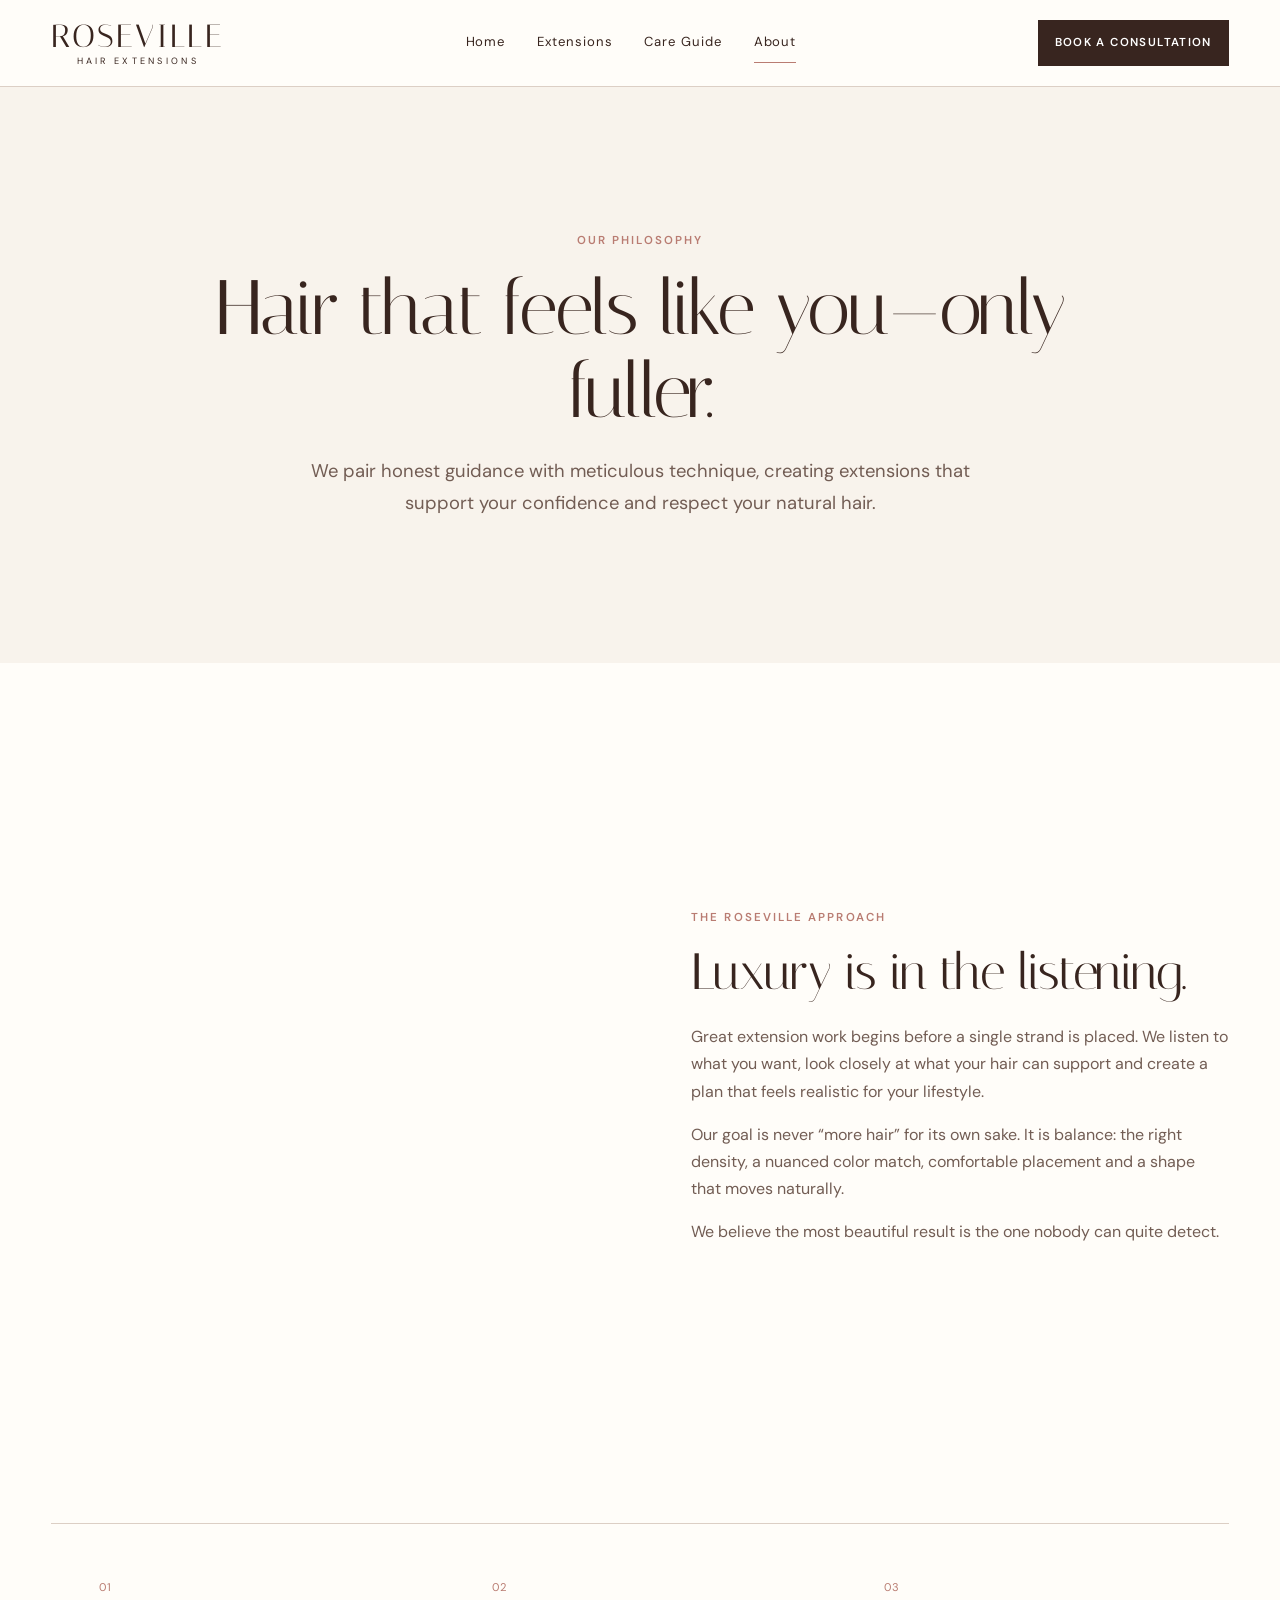
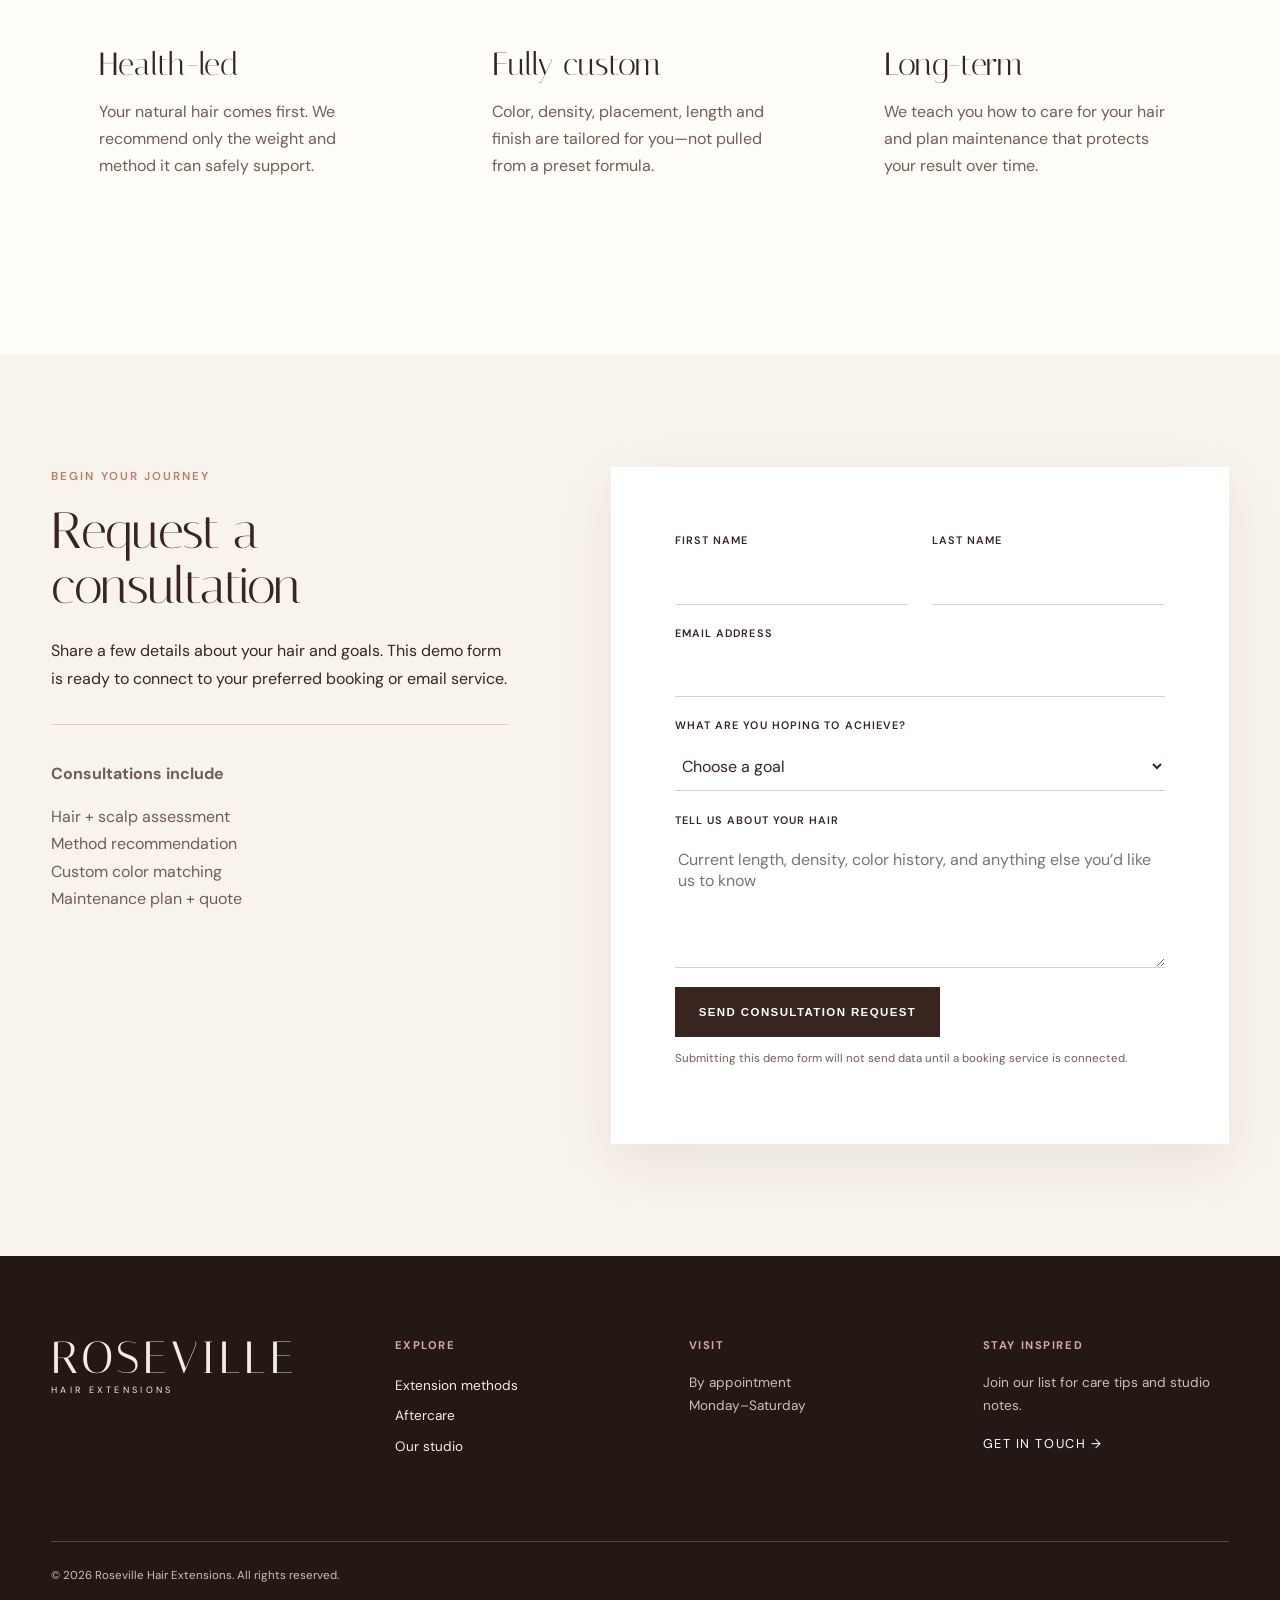
==== about.html @ 02ed55e7 "Update 6.26 I added the name to the website" ====
﻿<!doctype html>
<html lang="en">
<head>
  <meta charset="utf-8">
  <meta name="viewport" content="width=device-width, initial-scale=1">
  <title>About Our Hair Extension Studio & Consultation | Roseville Hair Extensions</title>
  <meta name="description" content="Meet Roseville Hair Extensions, a client-centered hair extension studio focused on thoughtful consultation, healthy techniques and seamless custom results.">
  <meta name="robots" content="index, follow">
  <meta name="theme-color" content="#38251f">
  <meta property="og:title" content="About Roseville Hair Extensions">
  <meta property="og:description" content="Thoughtful consultations. Healthy techniques. Beautiful, believable hair.">
  <meta property="og:image" content="assets/og-roseville-hair-extensions.png">
  <meta name="twitter:card" content="summary_large_image">
  <link rel="stylesheet" href="styles.css">
</head>
<body>
  <a class="skip-link" href="#main">Skip to content</a>
  <header class="site-header"><div class="nav-shell">
    <a class="brand" href="index.html" aria-label="Roseville Hair Extensions home"><span>Roseville</span><small>Hair Extensions</small></a>
    <nav aria-label="Primary navigation"><a href="index.html">Home</a><a href="extensions.html">Extensions</a><a href="care.html">Care Guide</a><a class="active" href="about.html" aria-current="page">About</a></nav>
    <a class="button button-small desktop-cta" href="#consultation">Book a consultation</a>
  </div></header>
  <main id="main">
    <section class="page-hero about-hero"><p class="eyebrow">Our philosophy</p><h1>Hair that feels like you&mdash;only fuller.</h1><p>We pair honest guidance with meticulous technique, creating extensions that support your confidence and respect your natural hair.</p></section>
    <section class="story section">
      <div class="story-image" role="img" aria-label="Hair extension specialist working carefully in a modern salon"></div>
      <div><p class="eyebrow">The Roseville approach</p><h2>Luxury is in the listening.</h2><p>Great extension work begins before a single strand is placed. We listen to what you want, look closely at what your hair can support and create a plan that feels realistic for your lifestyle.</p><p>Our goal is never &ldquo;more hair&rdquo; for its own sake. It is balance: the right density, a nuanced color match, comfortable placement and a shape that moves naturally.</p><p>We believe the most beautiful result is the one nobody can quite detect.</p></div>
    </section>
    <section class="values section">
      <div><span>01</span><h3>Health-led</h3><p>Your natural hair comes first. We recommend only the weight and method it can safely support.</p></div>
      <div><span>02</span><h3>Fully custom</h3><p>Color, density, placement, length and finish are tailored for you&mdash;not pulled from a preset formula.</p></div>
      <div><span>03</span><h3>Long-term</h3><p>We teach you how to care for your hair and plan maintenance that protects your result over time.</p></div>
    </section>
    <section class="consultation section" id="consultation">
      <div class="consultation-copy"><p class="eyebrow">Begin your journey</p><h2>Request a consultation</h2><p>Share a few details about your hair and goals. This demo form is ready to connect to your preferred booking or email service.</p>
        <div class="contact-notes"><p><strong>Consultations include</strong></p><p>Hair + scalp assessment<br>Method recommendation<br>Custom color matching<br>Maintenance plan + quote</p></div>
      </div>
      <form aria-label="Hair extension consultation request">
        <div class="field-pair"><label>First name<input type="text" name="first-name" autocomplete="given-name" required></label><label>Last name<input type="text" name="last-name" autocomplete="family-name" required></label></div>
        <label>Email address<input type="email" name="email" autocomplete="email" required></label>
        <label>What are you hoping to achieve?<select name="goal" required><option value="">Choose a goal</option><option>More volume</option><option>More length</option><option>Both length and volume</option><option>Color without chemical processing</option><option>I&rsquo;m not sure yet</option></select></label>
        <label>Tell us about your hair<textarea name="message" rows="5" placeholder="Current length, density, color history, and anything else you&rsquo;d like us to know"></textarea></label>
        <button class="button" type="submit">Send consultation request</button>
        <p class="form-note">Submitting this demo form will not send data until a booking service is connected.</p>
      </form>
    </section>
  </main>
  <footer><div class="footer-brand"><span>Roseville</span><small>Hair Extensions</small></div><div><strong>Explore</strong><a href="extensions.html">Extension methods</a><a href="care.html">Aftercare</a><a href="about.html">Our studio</a></div><div><strong>Visit</strong><p>By appointment<br>Monday&ndash;Saturday</p></div><div><strong>Stay inspired</strong><p>Join our list for care tips and studio notes.</p><a class="text-link light" href="#consultation">Get in touch &rarr;</a></div><p class="copyright">&copy; 2026 Roseville Hair Extensions. All rights reserved.</p></footer>
</body>
</html>
---- styles.css ----
@import url('https://fonts.googleapis.com/css2?family=DM+Sans:wght@300;400;500;600&family=Italiana&display=swap');

:root{--ink:#38251f;--muted:#725d54;--cream:#f8f3ec;--paper:#fffdf9;--blush:#ead9d1;--rose:#b97c72;--line:#dccfc5;--serif:"Italiana",Georgia,serif;--sans:"DM Sans",Arial,sans-serif}
*{box-sizing:border-box}
html{scroll-behavior:smooth}
body{margin:0;background:var(--paper);color:var(--ink);font-family:var(--sans);font-size:16px;line-height:1.7}
img{max-width:100%}
a{color:inherit}
.skip-link{position:absolute;left:-999px;top:8px;background:var(--ink);color:#fff;padding:.7rem 1rem;z-index:100}
.skip-link:focus{left:8px}
.site-header{background:rgba(255,253,249,.96);border-bottom:1px solid var(--line);position:sticky;top:0;z-index:20;backdrop-filter:blur(12px)}
.nav-shell{max-width:1280px;margin:auto;min-height:86px;padding:0 4vw;display:flex;align-items:center;justify-content:space-between;gap:2rem}
.brand,.footer-brand{text-decoration:none;display:flex;flex-direction:column;line-height:1;text-align:center;text-transform:uppercase}
.brand span,.footer-brand span{font:2rem/1 var(--serif);letter-spacing:.08em}
.brand small,.footer-brand small{font-size:.57rem;letter-spacing:.36em;margin-top:.35rem}
nav{display:flex;align-items:center;gap:2rem}
nav a{text-decoration:none;font-size:.82rem;letter-spacing:.07em;padding:.5rem 0;border-bottom:1px solid transparent}
nav a:hover,nav a.active{border-color:var(--rose)}
.button{display:inline-flex;justify-content:center;align-items:center;border:1px solid var(--ink);background:var(--ink);color:#fff;text-decoration:none;text-transform:uppercase;letter-spacing:.12em;font-size:.72rem;font-weight:600;padding:1rem 1.45rem;min-height:50px;cursor:pointer;transition:.2s}
.button:hover{background:var(--rose);border-color:var(--rose);transform:translateY(-2px)}
.button-small{padding:.75rem 1rem;min-height:42px}
.button-light{background:#fff;color:var(--ink);border-color:#fff}
.button-light:hover{background:var(--blush);border-color:var(--blush)}
.hero{max-width:1440px;margin:auto;min-height:740px;display:grid;grid-template-columns:1.02fr .98fr;background:var(--cream)}
.hero-copy{padding:8rem clamp(2rem,6vw,7rem) 4rem;display:flex;flex-direction:column;justify-content:center}
.eyebrow{text-transform:uppercase;letter-spacing:.18em;font-size:.72rem;font-weight:600;color:var(--rose);margin:0 0 1rem}
h1,h2,h3{font-family:var(--serif);font-weight:400;line-height:1.08;margin-top:0}
h1{font-size:clamp(3.4rem,6.5vw,6.6rem);letter-spacing:-.025em;margin-bottom:1.7rem}
h1 em{font-weight:400;color:var(--rose)}
h2{font-size:clamp(2.4rem,4vw,4.4rem);letter-spacing:-.02em;margin-bottom:1.5rem}
h3{font-size:2rem;margin-bottom:.8rem}
.lead{font-size:1.14rem;max-width:620px;color:var(--muted);margin:0 0 2rem}
.lead-small{font-size:1.12rem;color:var(--muted)}
.button-row{display:flex;align-items:center;gap:2rem;flex-wrap:wrap}
.text-link{font-size:.8rem;text-transform:uppercase;letter-spacing:.12em;text-underline-offset:5px}
.text-link span{margin-left:.4rem}
.trust-row{border-top:1px solid var(--line);margin-top:4.5rem;padding-top:1.5rem;display:flex;gap:2rem;color:var(--rose);font-size:.68rem}
.trust-row strong{display:block;color:var(--ink);font-size:.75rem;text-transform:uppercase;letter-spacing:.08em}
.hero-image{min-height:650px;background:linear-gradient(0deg,rgba(56,37,31,.18),transparent 45%),url("https://images.unsplash.com/photo-1634449571017-5fecfd26ad76?auto=format&fit=crop&q=82&w=1600") center/cover;position:relative}
.image-note{position:absolute;left:2rem;bottom:2rem;background:rgba(255,253,249,.93);padding:1.1rem 1.3rem;display:flex;flex-direction:column;font-size:.82rem}
.image-note span{color:var(--muted)}
.section{max-width:1280px;margin:0 auto;padding:7rem 4vw}
.intro{display:grid;grid-template-columns:1.2fr .8fr;gap:8vw;align-items:end}
.intro p:not(.eyebrow){color:var(--muted);font-size:1.1rem}
.services{display:grid;grid-template-columns:repeat(3,1fr);padding-top:1rem}
.service-feature{padding:3rem;border:1px solid var(--line);margin-left:-1px}
.method-number{color:var(--rose);font-size:.75rem;letter-spacing:.15em;margin-bottom:4.5rem}
.service-feature p{color:var(--muted);min-height:84px}
.service-feature a{text-transform:uppercase;font-size:.7rem;letter-spacing:.12em;text-underline-offset:5px}
.process{display:grid;grid-template-columns:1fr 1fr;padding-top:3rem}
.process-card{background:var(--blush);padding:clamp(3rem,6vw,6rem)}
.process-image,.story-image{background:url("https://images.unsplash.com/photo-1634449571017-5fecfd26ad76?auto=format&fit=crop&q=85&w=1400") center/cover;min-height:620px}
.steps{list-style:none;padding:0;margin:2.5rem 0 0}
.steps li{display:flex;gap:1.2rem;padding:1.25rem 0;border-top:1px solid rgba(56,37,31,.18)}
.steps li>span{border:1px solid var(--rose);border-radius:50%;width:30px;height:30px;flex:0 0 30px;text-align:center;line-height:28px;color:var(--rose);font-size:.75rem}
.steps strong{text-transform:uppercase;letter-spacing:.12em;font-size:.75rem}
.steps p{margin:.2rem 0;color:var(--muted)}
.testimonial{text-align:center;max-width:960px}
.testimonial blockquote{font:clamp(2rem,4vw,3.5rem)/1.25 var(--serif);margin:1rem 0 2rem}
.stars{letter-spacing:.4em;color:var(--rose)}
.cta{max-width:100%;background:var(--ink);color:#fff;text-align:center}
.cta p:not(.eyebrow){max-width:600px;margin:0 auto 2rem;color:#dfd2cb}
footer{background:#241815;color:#f5ece5;padding:5rem max(4vw,calc((100vw - 1180px)/2));display:grid;grid-template-columns:1.2fr repeat(3,1fr);gap:3rem;position:relative}
footer>div:not(.footer-brand){display:flex;flex-direction:column;align-items:flex-start;font-size:.85rem}
footer strong{text-transform:uppercase;letter-spacing:.14em;font-size:.7rem;margin-bottom:1rem;color:#d6a79c}
footer a{text-decoration:none;margin:.22rem 0}
footer p{margin:0;color:#cdbeb8}
.footer-brand{align-items:flex-start;text-align:left}
.footer-brand span{font-size:2.8rem}
.light{color:#fff;margin-top:1rem}
.copyright{grid-column:1/-1;border-top:1px solid #55433d;padding-top:1.5rem!important;margin-top:2rem!important;font-size:.72rem}
.page-hero{background:var(--cream);padding:9rem max(4vw,calc((100vw - 1180px)/2));text-align:center}
.page-hero h1{font-size:clamp(3.5rem,6vw,6.2rem);max-width:1000px;margin:0 auto 1.5rem}
.page-hero>p:last-child{max-width:670px;margin:auto;color:var(--muted);font-size:1.15rem}
.jump-nav{justify-content:center;gap:3rem;border-bottom:1px solid var(--line);padding:1rem 4vw;background:#fff;position:sticky;top:87px;z-index:10}
.method{display:grid;grid-template-columns:1fr 1fr;align-items:center;gap:8vw}
.method.reverse .method-visual{order:2}
.method-visual{min-height:540px;position:relative;background:linear-gradient(140deg,#dbc1b7,#8d5c52);overflow:hidden}
.method-visual::before,.method-visual::after{content:"";position:absolute;border-radius:50%;border:1px solid rgba(255,255,255,.55)}
.method-visual::before{width:420px;height:420px;left:-100px;top:70px}
.method-visual::after{width:300px;height:300px;right:-60px;bottom:-80px}
.method-visual span{position:absolute;right:2rem;top:1.5rem;color:#fff;font:6rem var(--serif);opacity:.65}
.method-ktip{background:linear-gradient(145deg,#96766a,#d9c6bb)}
.method-tape{background:linear-gradient(145deg,#e8d7cc,#b78176)}
.method-copy{max-width:540px}
.check-list,.cross-list{list-style:none;padding:0}
.check-list li,.cross-list li{border-top:1px solid var(--line);padding:.85rem 0 .85rem 1.8rem;position:relative}
.check-list li::before{content:"✓";position:absolute;left:0;color:var(--rose)}
.cross-list li::before{content:"×";position:absolute;left:0;color:var(--rose);font-size:1.2rem}
.compare{background:var(--cream);max-width:100%;padding-left:max(4vw,calc((100vw - 1180px)/2));padding-right:max(4vw,calc((100vw - 1180px)/2))}
.table-wrap{overflow-x:auto}
table{width:100%;border-collapse:collapse;min-width:680px}
th,td{text-align:left;padding:1.25rem;border-bottom:1px solid var(--line)}
thead th{text-transform:uppercase;letter-spacing:.12em;font-size:.7rem;color:var(--rose)}
tbody th{font-family:var(--serif);font-size:1.4rem}
.fine-print{font-size:.78rem;color:var(--muted);margin-top:1.5rem}
.faq{max-width:900px}
.faq details{border-top:1px solid var(--line);padding:1.2rem 0}
.faq details:last-child{border-bottom:1px solid var(--line)}
.faq summary{font-family:var(--serif);font-size:1.45rem;cursor:pointer;list-style-position:outside}
.faq details p{color:var(--muted);padding-left:1rem}
.care-intro{display:grid;grid-template-columns:1fr 1fr;gap:8vw;align-items:center}
.care-grid{display:grid;grid-template-columns:repeat(4,1fr);padding-top:0}
.care-grid article{padding:2.2rem;border:1px solid var(--line);margin-left:-1px}
.care-grid span,.values span{color:var(--rose);font-size:.7rem;letter-spacing:.1em}
.care-grid h3{margin-top:3rem}
.care-grid p{color:var(--muted)}
.routine{background:var(--cream);max-width:100%;padding-left:max(4vw,calc((100vw - 1180px)/2));padding-right:max(4vw,calc((100vw - 1180px)/2));display:grid;grid-template-columns:.7fr 1.3fr;gap:8vw}
.routine-list>div{display:grid;grid-template-columns:100px 1fr 1fr;gap:1.5rem;border-top:1px solid var(--line);padding:1.5rem 0;align-items:start}
.routine-list span{text-transform:uppercase;letter-spacing:.1em;font-size:.7rem;color:var(--rose)}
.routine-list h3{font-size:1.4rem}
.routine-list p{margin:0;color:var(--muted)}
.dos{display:grid;grid-template-columns:1fr 1fr;gap:2rem}
.do-card,.dont-card{padding:4rem;background:var(--cream)}
.dont-card{background:var(--blush)}
.story{display:grid;grid-template-columns:1fr 1fr;gap:8vw;align-items:center}
.story p:not(.eyebrow){color:var(--muted)}
.values{display:grid;grid-template-columns:repeat(3,1fr);padding-top:1rem}
.values>div{padding:3rem;border-top:1px solid var(--line)}
.values h3{margin-top:3rem}
.values p{color:var(--muted)}
.consultation{max-width:100%;background:var(--cream);padding-left:max(4vw,calc((100vw - 1180px)/2));padding-right:max(4vw,calc((100vw - 1180px)/2));display:grid;grid-template-columns:.85fr 1.15fr;gap:8vw}
.contact-notes{border-top:1px solid var(--line);margin-top:2rem;padding-top:1.2rem;color:var(--muted)}
form{background:#fff;padding:clamp(2rem,5vw,4rem);box-shadow:0 18px 55px rgba(56,37,31,.08)}
label{display:flex;flex-direction:column;text-transform:uppercase;font-size:.68rem;letter-spacing:.1em;font-weight:600;margin-bottom:1.2rem}
input,select,textarea{margin-top:.45rem;border:0;border-bottom:1px solid var(--line);background:#fff;padding:.8rem .2rem;font:1rem var(--sans);color:var(--ink);border-radius:0}
input:focus,select:focus,textarea:focus{outline:2px solid var(--rose);outline-offset:3px}
.field-pair{display:grid;grid-template-columns:1fr 1fr;gap:1.5rem}
.form-note{font-size:.72rem;color:var(--muted)}

@media(max-width:900px){
  .nav-shell{min-height:auto;padding:1rem 4vw;flex-wrap:wrap;gap:.7rem}
  .brand{align-items:flex-start}
  .nav-shell nav{order:3;width:100%;justify-content:space-between;gap:.5rem;border-top:1px solid var(--line);padding-top:.6rem}
  .nav-shell nav a{font-size:.72rem}
  .desktop-cta{display:none}
  .hero{grid-template-columns:1fr;min-height:auto}
  .hero-copy{padding:5rem 6vw 3rem}
  .hero-image{min-height:68vw}
  .intro,.care-intro,.method,.routine,.story,.consultation{grid-template-columns:1fr}
  .method.reverse .method-visual{order:0}
  .services,.values{grid-template-columns:1fr}
  .service-feature p{min-height:0}
  .method-number{margin-bottom:2rem}
  .process{grid-template-columns:1fr}
  .care-grid{grid-template-columns:1fr 1fr}
  .routine-list>div{grid-template-columns:85px 1fr}
  .routine-list p{grid-column:2}
  .jump-nav{top:126px;overflow-x:auto;justify-content:flex-start}
  footer{grid-template-columns:1fr 1fr}
}
@media(max-width:600px){
  body{font-size:15px}
  .nav-shell nav a{font-size:.65rem;letter-spacing:.02em}
  h1{font-size:3.2rem}
  .hero-copy{padding-top:4rem}
  .hero-image{min-height:105vw}
  .trust-row{gap:1rem;justify-content:space-between}
  .section{padding:5rem 6vw}
  .services{padding-top:0}
  .service-feature{padding:2rem}
  .process{padding:0}
  .process-card{padding:4rem 6vw}
  .page-hero{padding:5rem 6vw}
  .jump-nav{top:120px;gap:1.5rem}
  .method-visual{min-height:110vw}
  .care-grid,.dos,.values{grid-template-columns:1fr}
  .care-grid article{padding:2rem}
  .routine{padding:5rem 6vw}
  .routine-list>div{grid-template-columns:1fr}
  .routine-list p{grid-column:auto}
  .do-card,.dont-card{padding:2.5rem}
  .story-image{min-height:105vw}
  .field-pair{grid-template-columns:1fr;gap:0}
  form{padding:2rem 1.4rem}
  footer{grid-template-columns:1fr;padding:4rem 6vw}
}
@media(prefers-reduced-motion:reduce){html{scroll-behavior:auto}.button{transition:none}}
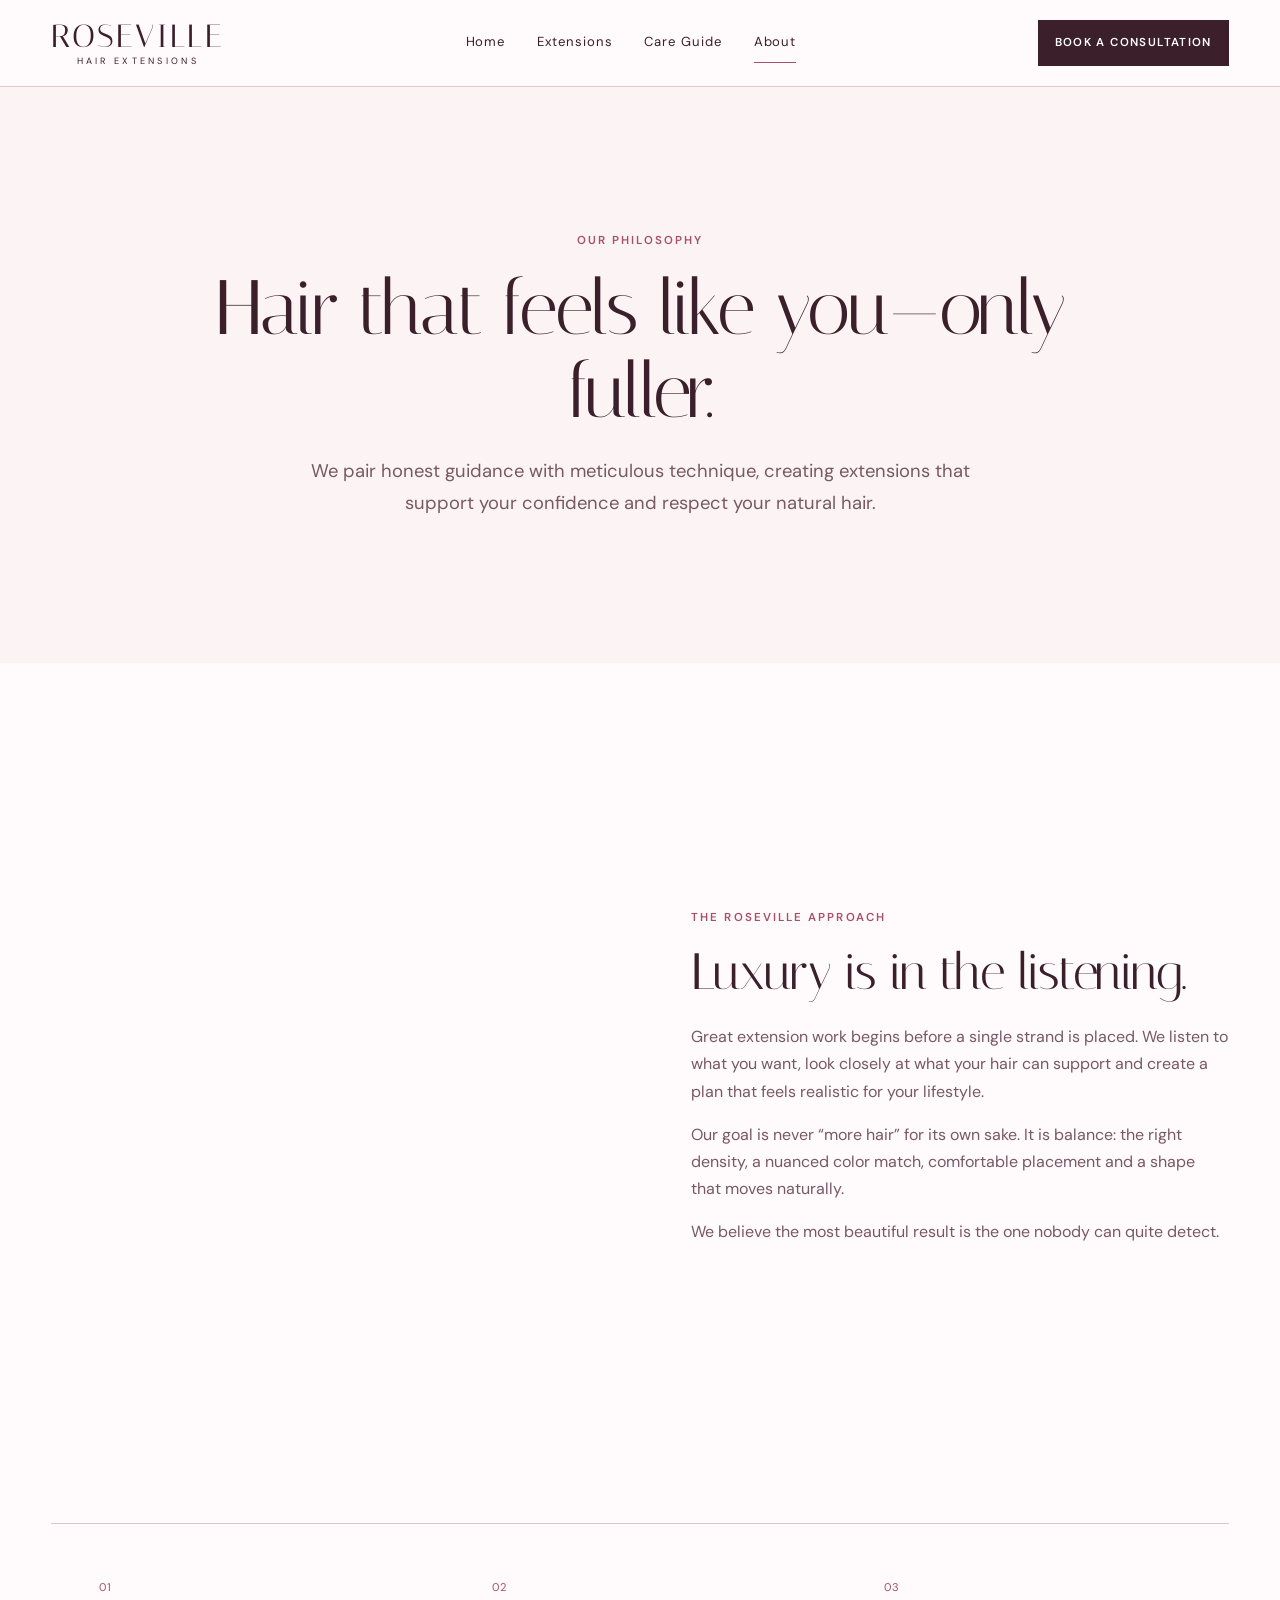
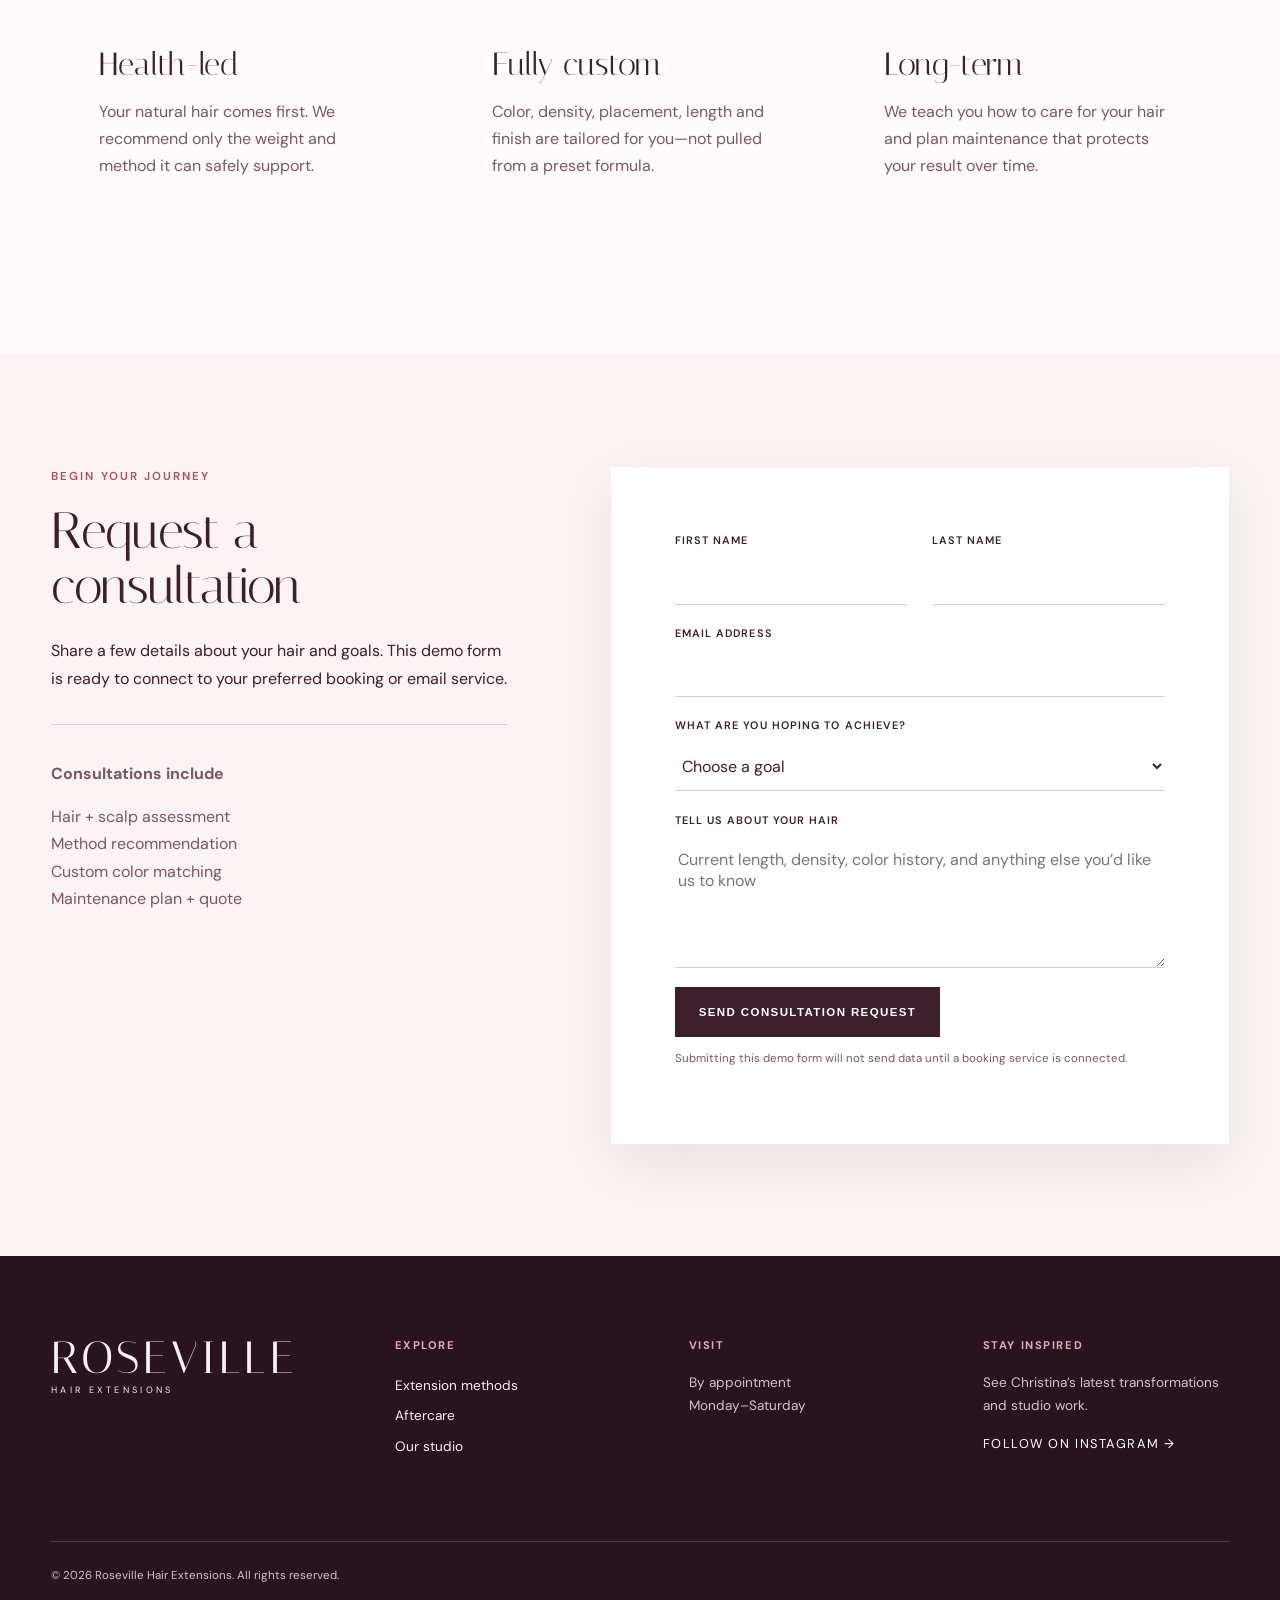
==== commit 43126840: "j" ====
--- a/about.html
+++ b/about.html
@@ -18,7 +18,7 @@
   <header class="site-header"><div class="nav-shell">
     <a class="brand" href="index.html" aria-label="Roseville Hair Extensions home"><span>Roseville</span><small>Hair Extensions</small></a>
     <nav aria-label="Primary navigation"><a href="index.html">Home</a><a href="extensions.html">Extensions</a><a href="care.html">Care Guide</a><a class="active" href="about.html" aria-current="page">About</a></nav>
-    <a class="button button-small desktop-cta" href="#consultation">Book a consultation</a>
+    <a class="button button-small desktop-cta" href="https://www.vagaro.com/rhswithchristinabarnes" target="_blank" rel="noopener noreferrer">Book a consultation</a>
   </div></header>
   <main id="main">
     <section class="page-hero about-hero"><p class="eyebrow">Our philosophy</p><h1>Hair that feels like you&mdash;only fuller.</h1><p>We pair honest guidance with meticulous technique, creating extensions that support your confidence and respect your natural hair.</p></section>
@@ -45,9 +45,10 @@
       </form>
     </section>
   </main>
-  <footer><div class="footer-brand"><span>Roseville</span><small>Hair Extensions</small></div><div><strong>Explore</strong><a href="extensions.html">Extension methods</a><a href="care.html">Aftercare</a><a href="about.html">Our studio</a></div><div><strong>Visit</strong><p>By appointment<br>Monday&ndash;Saturday</p></div><div><strong>Stay inspired</strong><p>Join our list for care tips and studio notes.</p><a class="text-link light" href="#consultation">Get in touch &rarr;</a></div><p class="copyright">&copy; 2026 Roseville Hair Extensions. All rights reserved.</p></footer>
+  <footer><div class="footer-brand"><span>Roseville</span><small>Hair Extensions</small></div><div><strong>Explore</strong><a href="extensions.html">Extension methods</a><a href="care.html">Aftercare</a><a href="about.html">Our studio</a></div><div><strong>Visit</strong><p>By appointment<br>Monday&ndash;Saturday</p></div><div><strong>Stay inspired</strong><p>See Christina&rsquo;s latest transformations and studio work.</p><a class="text-link light" href="https://www.instagram.com/rosevillehairextensions/" target="_blank" rel="noopener noreferrer" aria-label="Follow Roseville Hair Extensions on Instagram">Follow on Instagram &rarr;</a></div><p class="copyright">&copy; 2026 Roseville Hair Extensions. All rights reserved.</p></footer>
 </body>
 </html>
 
 
 
+
--- a/styles.css
+++ b/styles.css
@@ -1,6 +1,6 @@
 @import url('https://fonts.googleapis.com/css2?family=DM+Sans:wght@300;400;500;600&family=Italiana&display=swap');
 
-:root{--ink:#38251f;--muted:#725d54;--cream:#f8f3ec;--paper:#fffdf9;--blush:#ead9d1;--rose:#b97c72;--line:#dccfc5;--serif:"Italiana",Georgia,serif;--sans:"DM Sans",Arial,sans-serif}
+:root{--ink:#3b1f2b;--muted:#775965;--cream:#fbf3f4;--paper:#fffafb;--blush:#ead2d9;--rose:#a84f69;--line:#dec7ce;--gold:#c49a66;--serif:"Italiana",Georgia,serif;--sans:"DM Sans",Arial,sans-serif}
 *{box-sizing:border-box}
 html{scroll-behavior:smooth}
 body{margin:0;background:var(--paper);color:var(--ink);font-family:var(--sans);font-size:16px;line-height:1.7}
@@ -8,7 +8,7 @@
 a{color:inherit}
 .skip-link{position:absolute;left:-999px;top:8px;background:var(--ink);color:#fff;padding:.7rem 1rem;z-index:100}
 .skip-link:focus{left:8px}
-.site-header{background:rgba(255,253,249,.96);border-bottom:1px solid var(--line);position:sticky;top:0;z-index:20;backdrop-filter:blur(12px)}
+.site-header{background:rgba(255,250,251,.96);border-bottom:1px solid var(--line);position:sticky;top:0;z-index:20;backdrop-filter:blur(12px)}
 .nav-shell{max-width:1280px;margin:auto;min-height:86px;padding:0 4vw;display:flex;align-items:center;justify-content:space-between;gap:2rem}
 .brand,.footer-brand{text-decoration:none;display:flex;flex-direction:column;line-height:1;text-align:center;text-transform:uppercase}
 .brand span,.footer-brand span{font:2rem/1 var(--serif);letter-spacing:.08em}
@@ -37,7 +37,7 @@
 .trust-row{border-top:1px solid var(--line);margin-top:4.5rem;padding-top:1.5rem;display:flex;gap:2rem;color:var(--rose);font-size:.68rem}
 .trust-row strong{display:block;color:var(--ink);font-size:.75rem;text-transform:uppercase;letter-spacing:.08em}
 .hero-image{min-height:650px;background:linear-gradient(0deg,rgba(56,37,31,.18),transparent 45%),url("https://images.unsplash.com/photo-1634449571017-5fecfd26ad76?auto=format&fit=crop&q=82&w=1600") center/cover;position:relative}
-.image-note{position:absolute;left:2rem;bottom:2rem;background:rgba(255,253,249,.93);padding:1.1rem 1.3rem;display:flex;flex-direction:column;font-size:.82rem}
+.image-note{position:absolute;left:2rem;bottom:2rem;background:rgba(255,250,251,.93);padding:1.1rem 1.3rem;display:flex;flex-direction:column;font-size:.82rem}
 .image-note span{color:var(--muted)}
 .section{max-width:1280px;margin:0 auto;padding:7rem 4vw}
 .intro{display:grid;grid-template-columns:1.2fr .8fr;gap:8vw;align-items:end}
@@ -60,28 +60,28 @@
 .stars{letter-spacing:.4em;color:var(--rose)}
 .cta{max-width:100%;background:var(--ink);color:#fff;text-align:center}
 .cta p:not(.eyebrow){max-width:600px;margin:0 auto 2rem;color:#dfd2cb}
-footer{background:#241815;color:#f5ece5;padding:5rem max(4vw,calc((100vw - 1180px)/2));display:grid;grid-template-columns:1.2fr repeat(3,1fr);gap:3rem;position:relative}
+footer{background:#28131e;color:#fbf0f3;padding:5rem max(4vw,calc((100vw - 1180px)/2));display:grid;grid-template-columns:1.2fr repeat(3,1fr);gap:3rem;position:relative}
 footer>div:not(.footer-brand){display:flex;flex-direction:column;align-items:flex-start;font-size:.85rem}
-footer strong{text-transform:uppercase;letter-spacing:.14em;font-size:.7rem;margin-bottom:1rem;color:#d6a79c}
+footer strong{text-transform:uppercase;letter-spacing:.14em;font-size:.7rem;margin-bottom:1rem;color:#e2a9b8}
 footer a{text-decoration:none;margin:.22rem 0}
-footer p{margin:0;color:#cdbeb8}
+footer p{margin:0;color:#d8c1c8}
 .footer-brand{align-items:flex-start;text-align:left}
 .footer-brand span{font-size:2.8rem}
 .light{color:#fff;margin-top:1rem}
-.copyright{grid-column:1/-1;border-top:1px solid #55433d;padding-top:1.5rem!important;margin-top:2rem!important;font-size:.72rem}
+.copyright{grid-column:1/-1;border-top:1px solid #573645;padding-top:1.5rem!important;margin-top:2rem!important;font-size:.72rem}
 .page-hero{background:var(--cream);padding:9rem max(4vw,calc((100vw - 1180px)/2));text-align:center}
 .page-hero h1{font-size:clamp(3.5rem,6vw,6.2rem);max-width:1000px;margin:0 auto 1.5rem}
 .page-hero>p:last-child{max-width:670px;margin:auto;color:var(--muted);font-size:1.15rem}
 .jump-nav{justify-content:center;gap:3rem;border-bottom:1px solid var(--line);padding:1rem 4vw;background:#fff;position:sticky;top:87px;z-index:10}
 .method{display:grid;grid-template-columns:1fr 1fr;align-items:center;gap:8vw}
 .method.reverse .method-visual{order:2}
-.method-visual{min-height:540px;position:relative;background:linear-gradient(140deg,#dbc1b7,#8d5c52);overflow:hidden}
+.method-visual{min-height:540px;position:relative;background:linear-gradient(140deg,#eccfd8,#91445d);overflow:hidden}
 .method-visual::before,.method-visual::after{content:"";position:absolute;border-radius:50%;border:1px solid rgba(255,255,255,.55)}
 .method-visual::before{width:420px;height:420px;left:-100px;top:70px}
 .method-visual::after{width:300px;height:300px;right:-60px;bottom:-80px}
 .method-visual span{position:absolute;right:2rem;top:1.5rem;color:#fff;font:6rem var(--serif);opacity:.65}
-.method-ktip{background:linear-gradient(145deg,#96766a,#d9c6bb)}
-.method-tape{background:linear-gradient(145deg,#e8d7cc,#b78176)}
+.method-ktip{background:linear-gradient(145deg,#744052,#e2bdc8)}
+.method-tape{background:linear-gradient(145deg,#f2dde2,#b85d76)}
 .method-copy{max-width:540px}
 .check-list,.cross-list{list-style:none;padding:0}
 .check-list li,.cross-list li{border-top:1px solid var(--line);padding:.85rem 0 .85rem 1.8rem;position:relative}
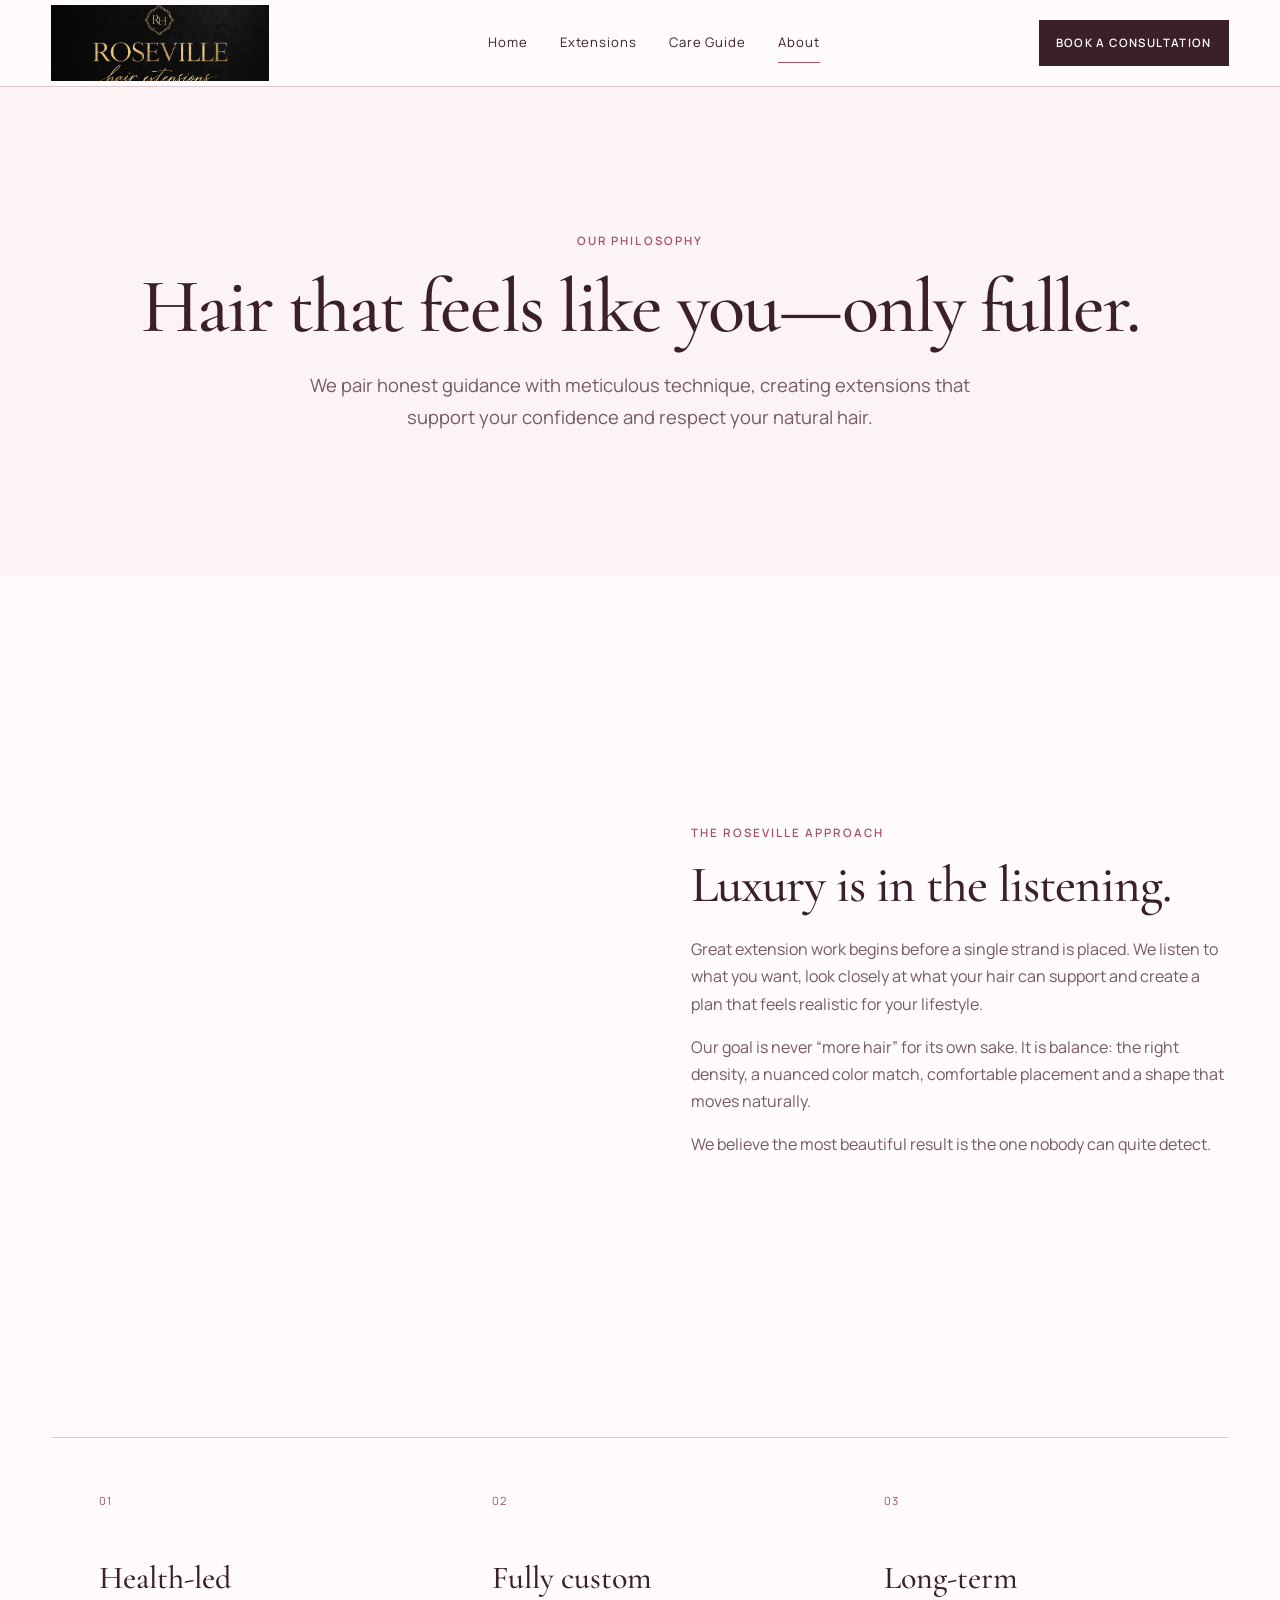
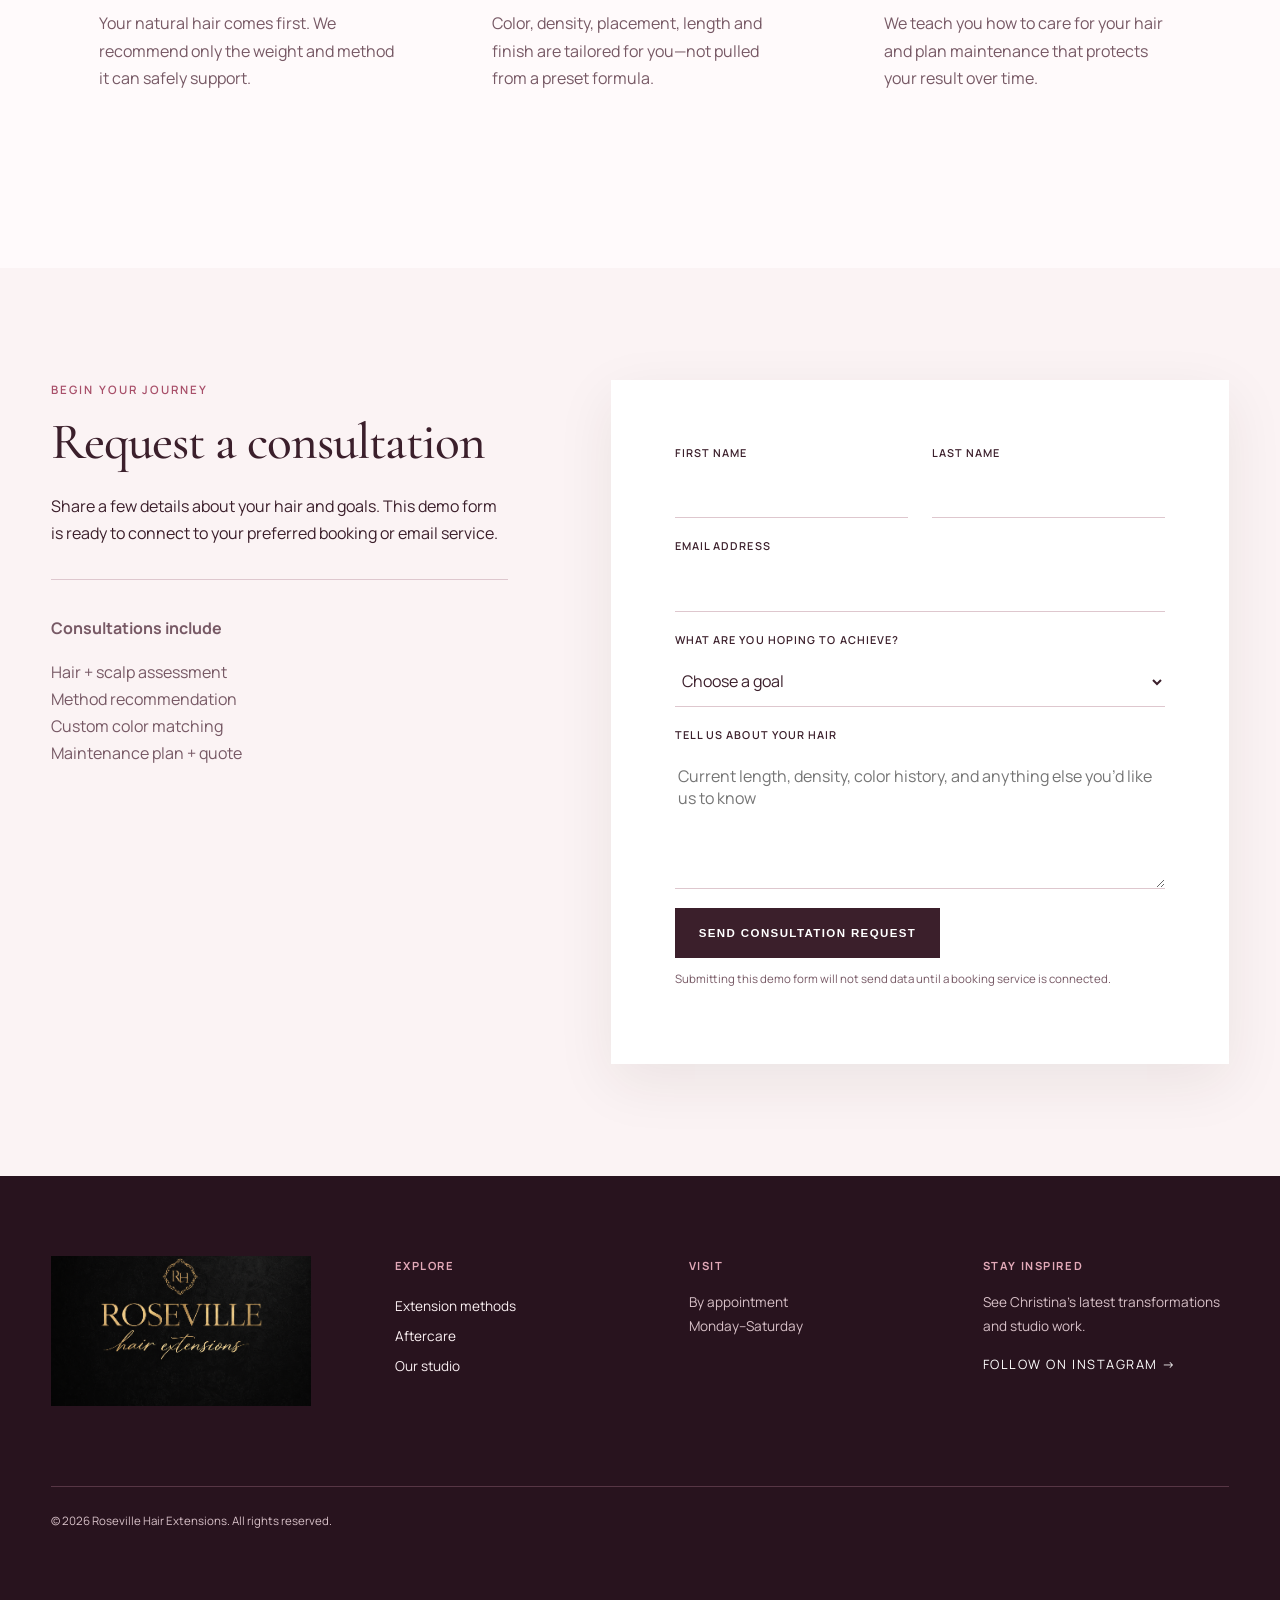
==== commit d7eb791c: "update" ====
--- a/about.html
+++ b/about.html
@@ -16,7 +16,7 @@
 <body>
   <a class="skip-link" href="#main">Skip to content</a>
   <header class="site-header"><div class="nav-shell">
-    <a class="brand" href="index.html" aria-label="Roseville Hair Extensions home"><span>Roseville</span><small>Hair Extensions</small></a>
+    <a class="brand" href="index.html" aria-label="Roseville Hair Extensions home"><img src="assets/roseville-hair-extensions-logo.png" alt="Roseville Hair Extensions"></a>
     <nav aria-label="Primary navigation"><a href="index.html">Home</a><a href="extensions.html">Extensions</a><a href="care.html">Care Guide</a><a class="active" href="about.html" aria-current="page">About</a></nav>
     <a class="button button-small desktop-cta" href="https://www.vagaro.com/rhswithchristinabarnes" target="_blank" rel="noopener noreferrer">Book a consultation</a>
   </div></header>
@@ -45,7 +45,7 @@
       </form>
     </section>
   </main>
-  <footer><div class="footer-brand"><span>Roseville</span><small>Hair Extensions</small></div><div><strong>Explore</strong><a href="extensions.html">Extension methods</a><a href="care.html">Aftercare</a><a href="about.html">Our studio</a></div><div><strong>Visit</strong><p>By appointment<br>Monday&ndash;Saturday</p></div><div><strong>Stay inspired</strong><p>See Christina&rsquo;s latest transformations and studio work.</p><a class="text-link light" href="https://www.instagram.com/rosevillehairextensions/" target="_blank" rel="noopener noreferrer" aria-label="Follow Roseville Hair Extensions on Instagram">Follow on Instagram &rarr;</a></div><p class="copyright">&copy; 2026 Roseville Hair Extensions. All rights reserved.</p></footer>
+  <footer><div class="footer-brand"><img src="assets/roseville-hair-extensions-logo.png" alt="Roseville Hair Extensions"></div><div><strong>Explore</strong><a href="extensions.html">Extension methods</a><a href="care.html">Aftercare</a><a href="about.html">Our studio</a></div><div><strong>Visit</strong><p>By appointment<br>Monday&ndash;Saturday</p></div><div><strong>Stay inspired</strong><p>See Christina&rsquo;s latest transformations and studio work.</p><a class="text-link light" href="https://www.instagram.com/rosevillehairextensions/" target="_blank" rel="noopener noreferrer" aria-label="Follow Roseville Hair Extensions on Instagram">Follow on Instagram &rarr;</a></div><p class="copyright">&copy; 2026 Roseville Hair Extensions. All rights reserved.</p></footer>
 </body>
 </html>
 
--- a/styles.css
+++ b/styles.css
@@ -1,6 +1,6 @@
-@import url('https://fonts.googleapis.com/css2?family=DM+Sans:wght@300;400;500;600&family=Italiana&display=swap');
+@import url('https://fonts.googleapis.com/css2?family=Allura&family=Cormorant+Garamond:ital,wght@0,400;0,500;0,600;1,400;1,500&family=Manrope:wght@300;400;500;600&display=swap');
 
-:root{--ink:#3b1f2b;--muted:#775965;--cream:#fbf3f4;--paper:#fffafb;--blush:#ead2d9;--rose:#a84f69;--line:#dec7ce;--gold:#c49a66;--serif:"Italiana",Georgia,serif;--sans:"DM Sans",Arial,sans-serif}
+:root{--ink:#3b1f2b;--muted:#775965;--cream:#fbf3f4;--paper:#fffafb;--blush:#ead2d9;--rose:#a84f69;--line:#dec7ce;--gold:#c49a66;--serif:"Cormorant Garamond",Georgia,serif;--script:"Allura",cursive;--sans:"Manrope",Arial,sans-serif}
 *{box-sizing:border-box}
 html{scroll-behavior:smooth}
 body{margin:0;background:var(--paper);color:var(--ink);font-family:var(--sans);font-size:16px;line-height:1.7}
@@ -10,9 +10,8 @@
 .skip-link:focus{left:8px}
 .site-header{background:rgba(255,250,251,.96);border-bottom:1px solid var(--line);position:sticky;top:0;z-index:20;backdrop-filter:blur(12px)}
 .nav-shell{max-width:1280px;margin:auto;min-height:86px;padding:0 4vw;display:flex;align-items:center;justify-content:space-between;gap:2rem}
-.brand,.footer-brand{text-decoration:none;display:flex;flex-direction:column;line-height:1;text-align:center;text-transform:uppercase}
-.brand span,.footer-brand span{font:2rem/1 var(--serif);letter-spacing:.08em}
-.brand small,.footer-brand small{font-size:.57rem;letter-spacing:.36em;margin-top:.35rem}
+.brand{display:block;width:218px;height:76px;overflow:hidden;text-decoration:none;flex:0 0 218px}
+.brand img{display:block;width:218px;height:auto;transform:translateY(-56px)}
 nav{display:flex;align-items:center;gap:2rem}
 nav a{text-decoration:none;font-size:.82rem;letter-spacing:.07em;padding:.5rem 0;border-bottom:1px solid transparent}
 nav a:hover,nav a.active{border-color:var(--rose)}
@@ -24,9 +23,9 @@
 .hero{max-width:1440px;margin:auto;min-height:740px;display:grid;grid-template-columns:1.02fr .98fr;background:var(--cream)}
 .hero-copy{padding:8rem clamp(2rem,6vw,7rem) 4rem;display:flex;flex-direction:column;justify-content:center}
 .eyebrow{text-transform:uppercase;letter-spacing:.18em;font-size:.72rem;font-weight:600;color:var(--rose);margin:0 0 1rem}
-h1,h2,h3{font-family:var(--serif);font-weight:400;line-height:1.08;margin-top:0}
+h1,h2,h3{font-family:var(--serif);font-weight:500;line-height:1.04;margin-top:0}
 h1{font-size:clamp(3.4rem,6.5vw,6.6rem);letter-spacing:-.025em;margin-bottom:1.7rem}
-h1 em{font-weight:400;color:var(--rose)}
+h1 em{font-family:var(--script);font-size:1.08em;font-weight:400;color:var(--rose);letter-spacing:0}
 h2{font-size:clamp(2.4rem,4vw,4.4rem);letter-spacing:-.02em;margin-bottom:1.5rem}
 h3{font-size:2rem;margin-bottom:.8rem}
 .lead{font-size:1.14rem;max-width:620px;color:var(--muted);margin:0 0 2rem}
@@ -65,8 +64,8 @@
 footer strong{text-transform:uppercase;letter-spacing:.14em;font-size:.7rem;margin-bottom:1rem;color:#e2a9b8}
 footer a{text-decoration:none;margin:.22rem 0}
 footer p{margin:0;color:#d8c1c8}
-.footer-brand{align-items:flex-start;text-align:left}
-.footer-brand span{font-size:2.8rem}
+.footer-brand{display:block;width:260px;height:150px;overflow:hidden}
+.footer-brand img{display:block;width:260px;height:auto;transform:translateY(-64px)}
 .light{color:#fff;margin-top:1rem}
 .copyright{grid-column:1/-1;border-top:1px solid #573645;padding-top:1.5rem!important;margin-top:2rem!important;font-size:.72rem}
 .page-hero{background:var(--cream);padding:9rem max(4vw,calc((100vw - 1180px)/2));text-align:center}
@@ -130,7 +129,8 @@
 
 @media(max-width:900px){
   .nav-shell{min-height:auto;padding:1rem 4vw;flex-wrap:wrap;gap:.7rem}
-  .brand{align-items:flex-start}
+  .brand{width:190px;height:68px;flex-basis:190px}
+  .brand img{width:190px;transform:translateY(-49px)}
   .nav-shell nav{order:3;width:100%;justify-content:space-between;gap:.5rem;border-top:1px solid var(--line);padding-top:.6rem}
   .nav-shell nav a{font-size:.72rem}
   .desktop-cta{display:none}
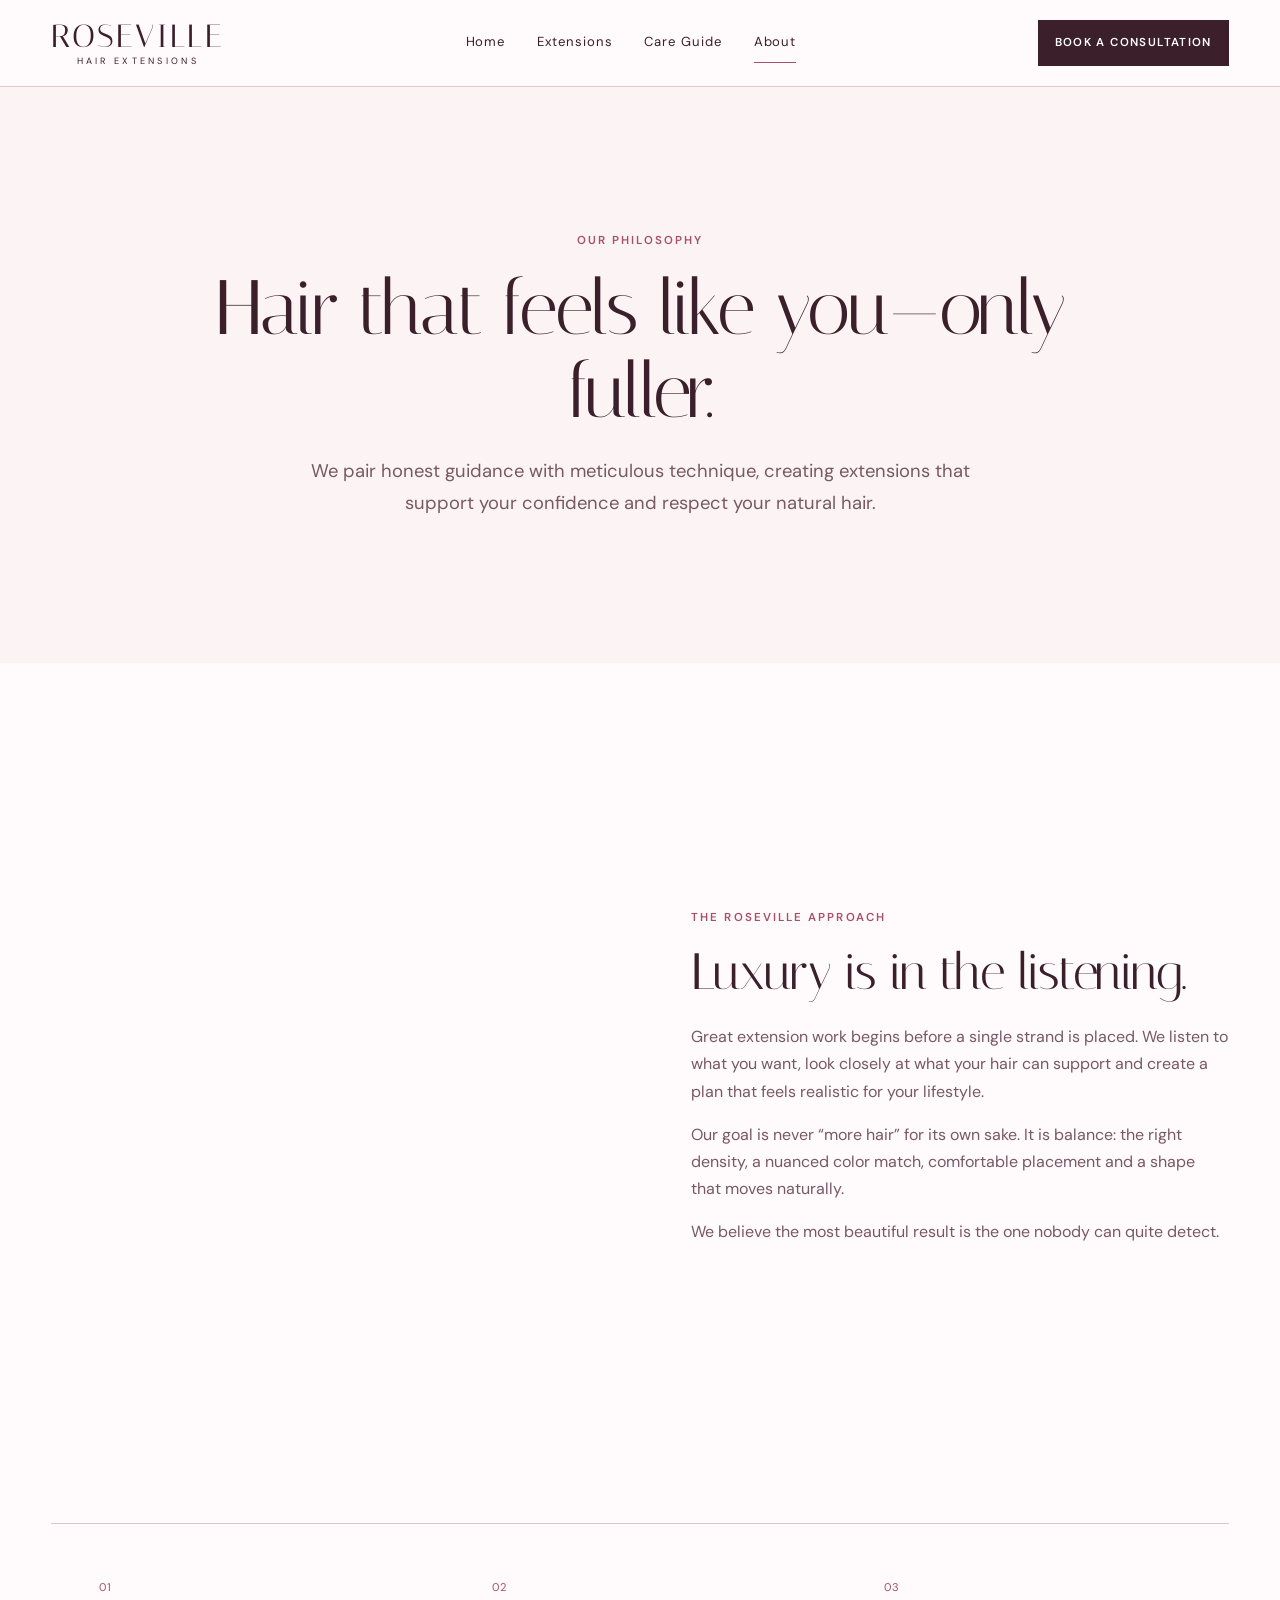
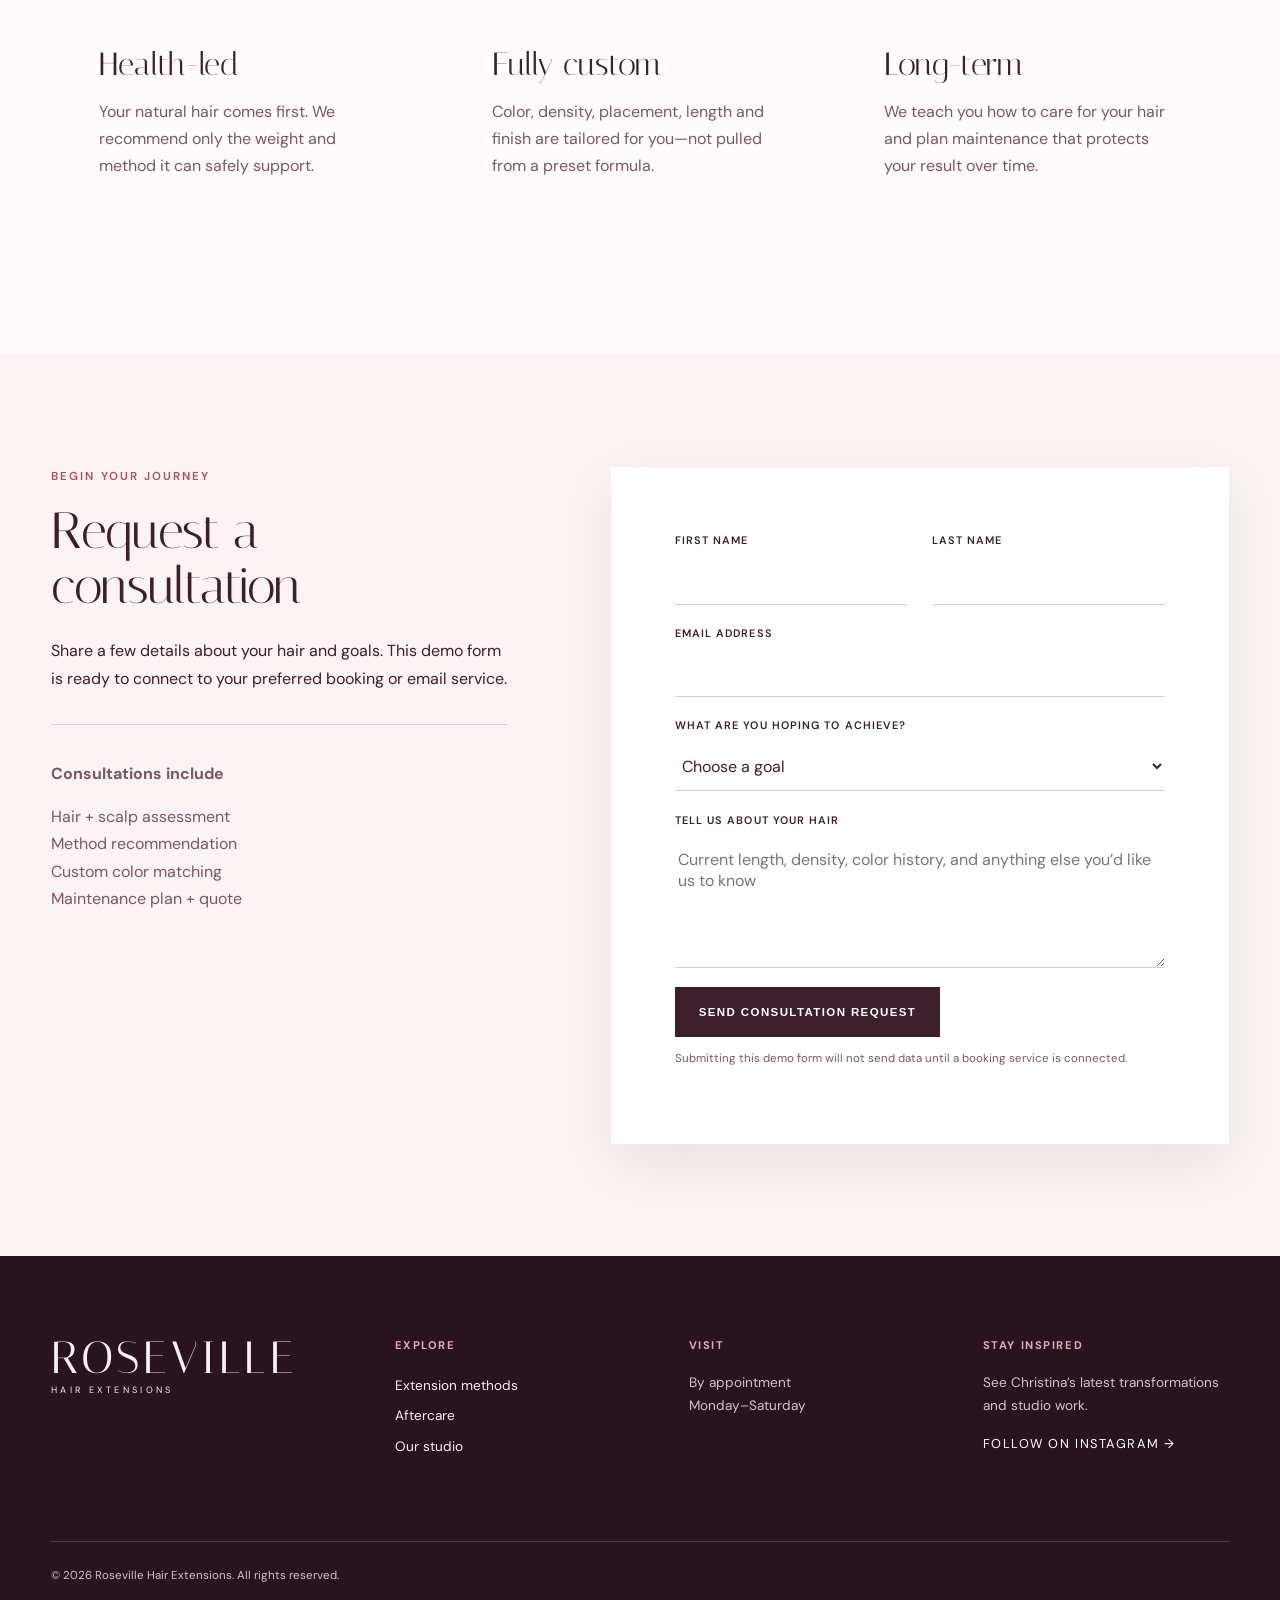
==== commit 7bf407b4: "fdfffffffffff" ====
--- a/about.html
+++ b/about.html
@@ -16,7 +16,7 @@
 <body>
   <a class="skip-link" href="#main">Skip to content</a>
   <header class="site-header"><div class="nav-shell">
-    <a class="brand" href="index.html" aria-label="Roseville Hair Extensions home"><img src="assets/roseville-hair-extensions-logo.png" alt="Roseville Hair Extensions"></a>
+    <a class="brand" href="index.html" aria-label="Roseville Hair Extensions home"><span>Roseville</span><small>Hair Extensions</small></a>
     <nav aria-label="Primary navigation"><a href="index.html">Home</a><a href="extensions.html">Extensions</a><a href="care.html">Care Guide</a><a class="active" href="about.html" aria-current="page">About</a></nav>
     <a class="button button-small desktop-cta" href="https://www.vagaro.com/rhswithchristinabarnes" target="_blank" rel="noopener noreferrer">Book a consultation</a>
   </div></header>
@@ -45,7 +45,7 @@
       </form>
     </section>
   </main>
-  <footer><div class="footer-brand"><img src="assets/roseville-hair-extensions-logo.png" alt="Roseville Hair Extensions"></div><div><strong>Explore</strong><a href="extensions.html">Extension methods</a><a href="care.html">Aftercare</a><a href="about.html">Our studio</a></div><div><strong>Visit</strong><p>By appointment<br>Monday&ndash;Saturday</p></div><div><strong>Stay inspired</strong><p>See Christina&rsquo;s latest transformations and studio work.</p><a class="text-link light" href="https://www.instagram.com/rosevillehairextensions/" target="_blank" rel="noopener noreferrer" aria-label="Follow Roseville Hair Extensions on Instagram">Follow on Instagram &rarr;</a></div><p class="copyright">&copy; 2026 Roseville Hair Extensions. All rights reserved.</p></footer>
+  <footer><div class="footer-brand"><span>Roseville</span><small>Hair Extensions</small></div><div><strong>Explore</strong><a href="extensions.html">Extension methods</a><a href="care.html">Aftercare</a><a href="about.html">Our studio</a></div><div><strong>Visit</strong><p>By appointment<br>Monday&ndash;Saturday</p></div><div><strong>Stay inspired</strong><p>See Christina&rsquo;s latest transformations and studio work.</p><a class="text-link light" href="https://www.instagram.com/rosevillehairextensions/" target="_blank" rel="noopener noreferrer" aria-label="Follow Roseville Hair Extensions on Instagram">Follow on Instagram &rarr;</a></div><p class="copyright">&copy; 2026 Roseville Hair Extensions. All rights reserved.</p></footer>
 </body>
 </html>
 
--- a/styles.css
+++ b/styles.css
@@ -1,6 +1,6 @@
-@import url('https://fonts.googleapis.com/css2?family=Allura&family=Cormorant+Garamond:ital,wght@0,400;0,500;0,600;1,400;1,500&family=Manrope:wght@300;400;500;600&display=swap');
+@import url('https://fonts.googleapis.com/css2?family=DM+Sans:wght@300;400;500;600&family=Italiana&display=swap');
 
-:root{--ink:#3b1f2b;--muted:#775965;--cream:#fbf3f4;--paper:#fffafb;--blush:#ead2d9;--rose:#a84f69;--line:#dec7ce;--gold:#c49a66;--serif:"Cormorant Garamond",Georgia,serif;--script:"Allura",cursive;--sans:"Manrope",Arial,sans-serif}
+:root{--ink:#3b1f2b;--muted:#775965;--cream:#fbf3f4;--paper:#fffafb;--blush:#ead2d9;--rose:#a84f69;--line:#dec7ce;--gold:#c49a66;--serif:"Italiana",Georgia,serif;--sans:"DM Sans",Arial,sans-serif}
 *{box-sizing:border-box}
 html{scroll-behavior:smooth}
 body{margin:0;background:var(--paper);color:var(--ink);font-family:var(--sans);font-size:16px;line-height:1.7}
@@ -10,8 +10,9 @@
 .skip-link:focus{left:8px}
 .site-header{background:rgba(255,250,251,.96);border-bottom:1px solid var(--line);position:sticky;top:0;z-index:20;backdrop-filter:blur(12px)}
 .nav-shell{max-width:1280px;margin:auto;min-height:86px;padding:0 4vw;display:flex;align-items:center;justify-content:space-between;gap:2rem}
-.brand{display:block;width:218px;height:76px;overflow:hidden;text-decoration:none;flex:0 0 218px}
-.brand img{display:block;width:218px;height:auto;transform:translateY(-56px)}
+.brand,.footer-brand{text-decoration:none;display:flex;flex-direction:column;line-height:1;text-align:center;text-transform:uppercase}
+.brand span,.footer-brand span{font:2rem/1 var(--serif);letter-spacing:.08em}
+.brand small,.footer-brand small{font-size:.57rem;letter-spacing:.36em;margin-top:.35rem}
 nav{display:flex;align-items:center;gap:2rem}
 nav a{text-decoration:none;font-size:.82rem;letter-spacing:.07em;padding:.5rem 0;border-bottom:1px solid transparent}
 nav a:hover,nav a.active{border-color:var(--rose)}
@@ -23,9 +24,9 @@
 .hero{max-width:1440px;margin:auto;min-height:740px;display:grid;grid-template-columns:1.02fr .98fr;background:var(--cream)}
 .hero-copy{padding:8rem clamp(2rem,6vw,7rem) 4rem;display:flex;flex-direction:column;justify-content:center}
 .eyebrow{text-transform:uppercase;letter-spacing:.18em;font-size:.72rem;font-weight:600;color:var(--rose);margin:0 0 1rem}
-h1,h2,h3{font-family:var(--serif);font-weight:500;line-height:1.04;margin-top:0}
+h1,h2,h3{font-family:var(--serif);font-weight:400;line-height:1.08;margin-top:0}
 h1{font-size:clamp(3.4rem,6.5vw,6.6rem);letter-spacing:-.025em;margin-bottom:1.7rem}
-h1 em{font-family:var(--script);font-size:1.08em;font-weight:400;color:var(--rose);letter-spacing:0}
+h1 em{font-weight:400;color:var(--rose)}
 h2{font-size:clamp(2.4rem,4vw,4.4rem);letter-spacing:-.02em;margin-bottom:1.5rem}
 h3{font-size:2rem;margin-bottom:.8rem}
 .lead{font-size:1.14rem;max-width:620px;color:var(--muted);margin:0 0 2rem}
@@ -64,8 +65,8 @@
 footer strong{text-transform:uppercase;letter-spacing:.14em;font-size:.7rem;margin-bottom:1rem;color:#e2a9b8}
 footer a{text-decoration:none;margin:.22rem 0}
 footer p{margin:0;color:#d8c1c8}
-.footer-brand{display:block;width:260px;height:150px;overflow:hidden}
-.footer-brand img{display:block;width:260px;height:auto;transform:translateY(-64px)}
+.footer-brand{align-items:flex-start;text-align:left}
+.footer-brand span{font-size:2.8rem}
 .light{color:#fff;margin-top:1rem}
 .copyright{grid-column:1/-1;border-top:1px solid #573645;padding-top:1.5rem!important;margin-top:2rem!important;font-size:.72rem}
 .page-hero{background:var(--cream);padding:9rem max(4vw,calc((100vw - 1180px)/2));text-align:center}
@@ -129,8 +130,7 @@
 
 @media(max-width:900px){
   .nav-shell{min-height:auto;padding:1rem 4vw;flex-wrap:wrap;gap:.7rem}
-  .brand{width:190px;height:68px;flex-basis:190px}
-  .brand img{width:190px;transform:translateY(-49px)}
+  .brand{align-items:flex-start}
   .nav-shell nav{order:3;width:100%;justify-content:space-between;gap:.5rem;border-top:1px solid var(--line);padding-top:.6rem}
   .nav-shell nav a{font-size:.72rem}
   .desktop-cta{display:none}
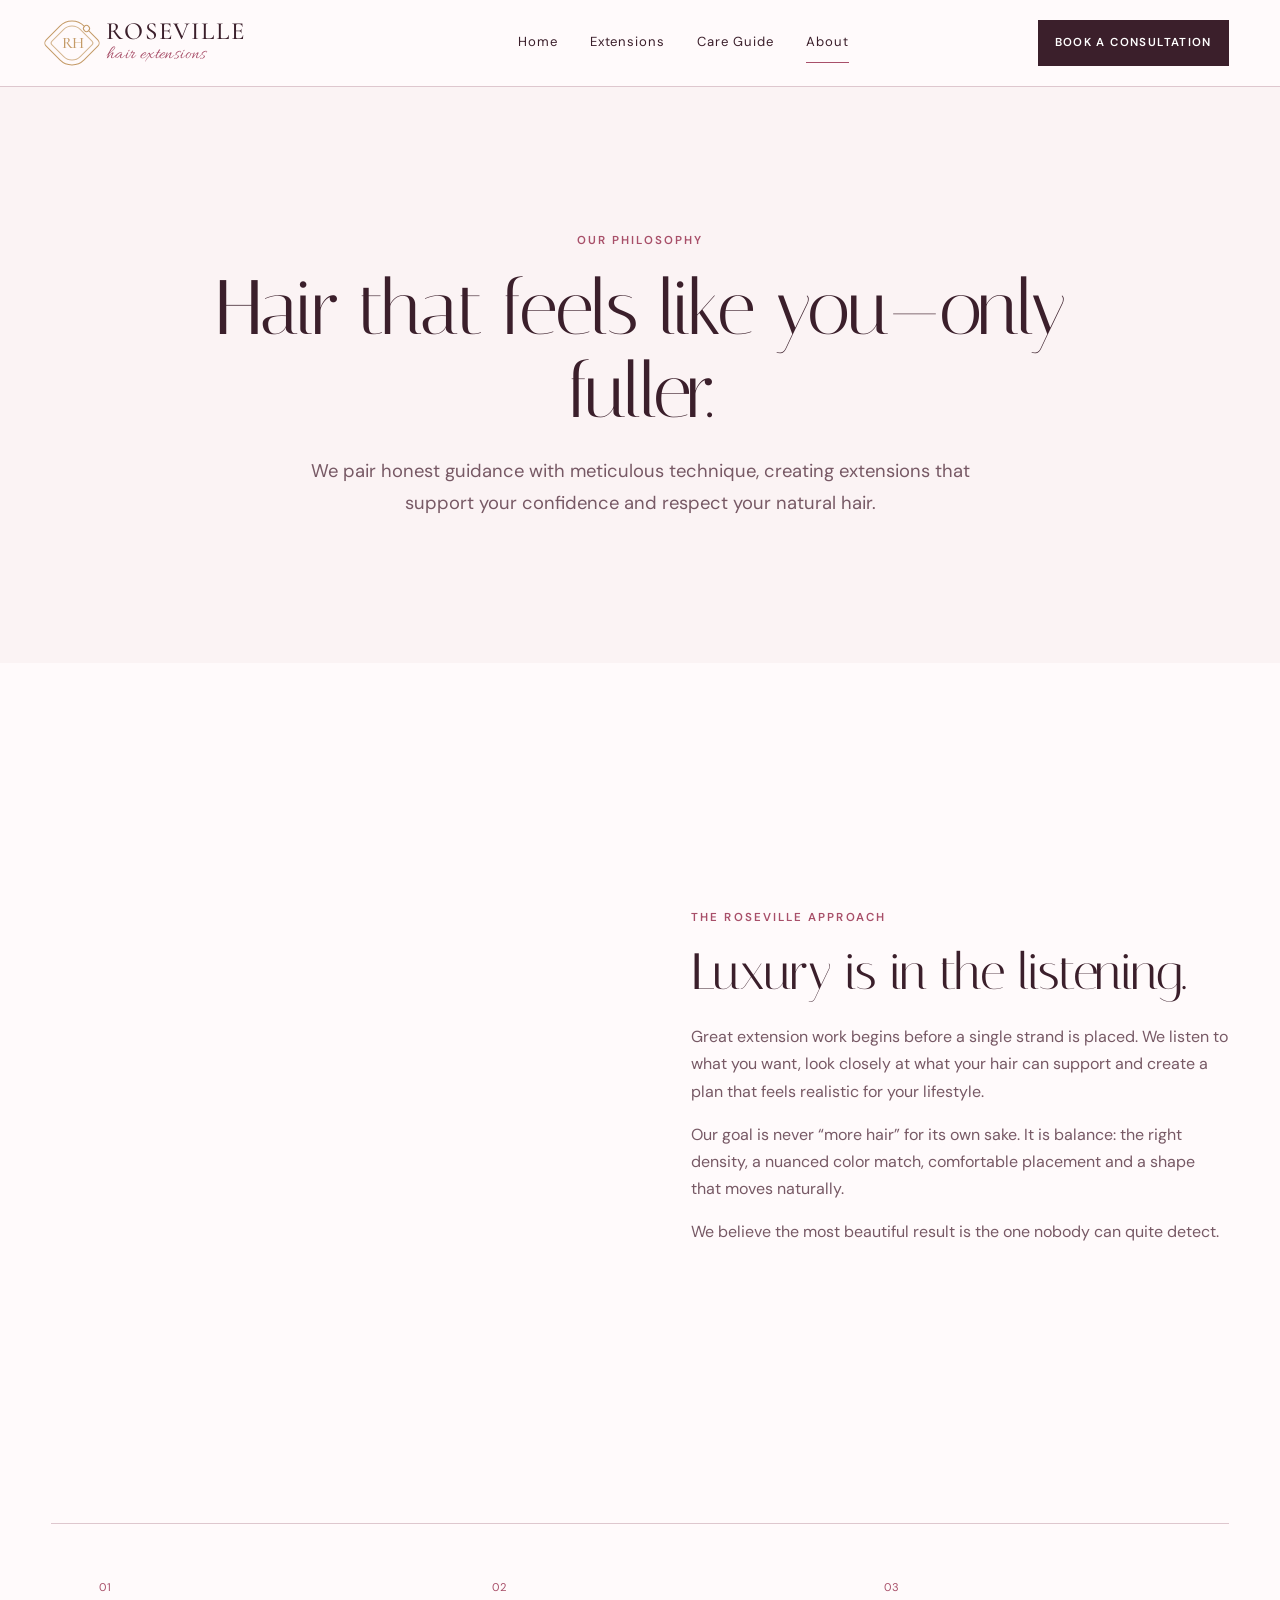
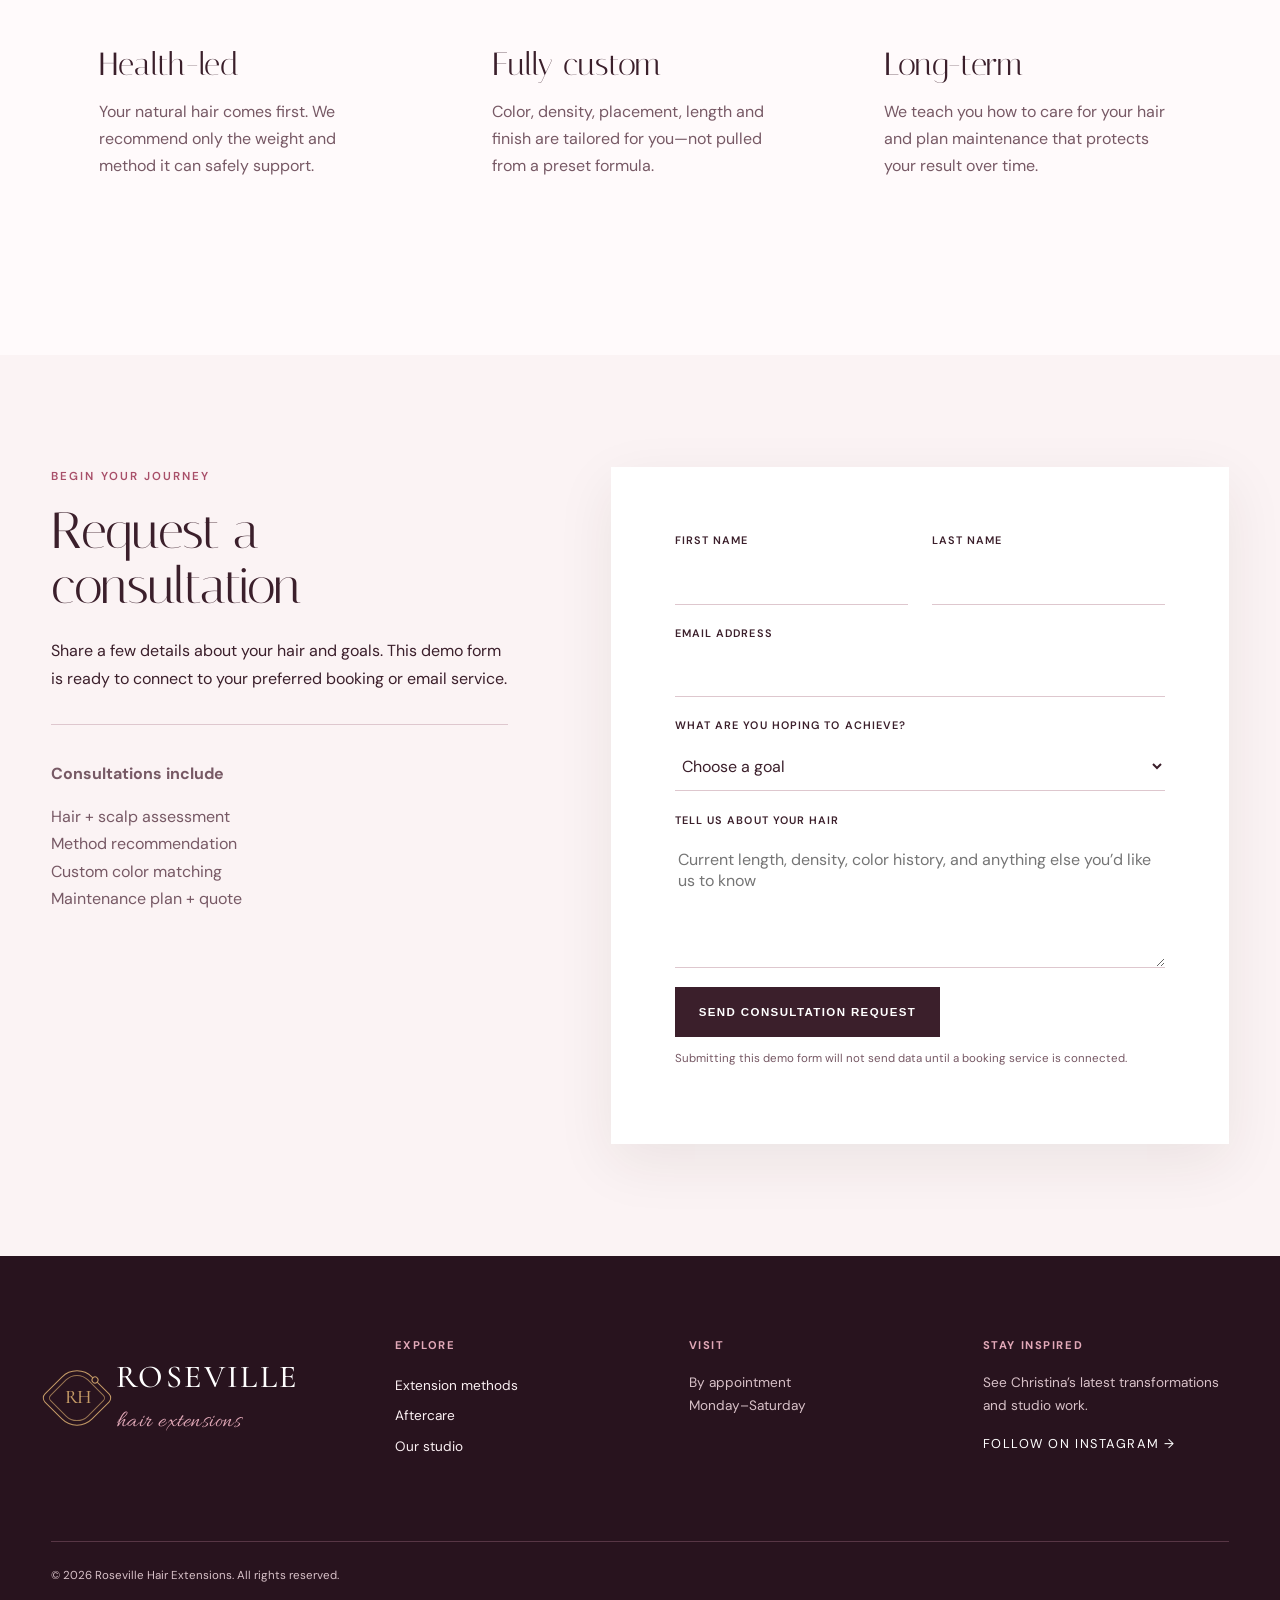
==== commit c064f30b: "k" ====
--- a/about.html
+++ b/about.html
@@ -16,7 +16,7 @@
 <body>
   <a class="skip-link" href="#main">Skip to content</a>
   <header class="site-header"><div class="nav-shell">
-    <a class="brand" href="index.html" aria-label="Roseville Hair Extensions home"><span>Roseville</span><small>Hair Extensions</small></a>
+    <a class="brand" href="index.html" aria-label="Roseville Hair Extensions home"><span class="brand-mark" aria-hidden="true"><span>RH</span></span><span class="brand-type"><strong>Roseville</strong><em>Hair Extensions</em></span></a>
     <nav aria-label="Primary navigation"><a href="index.html">Home</a><a href="extensions.html">Extensions</a><a href="care.html">Care Guide</a><a class="active" href="about.html" aria-current="page">About</a></nav>
     <a class="button button-small desktop-cta" href="https://www.vagaro.com/rhswithchristinabarnes" target="_blank" rel="noopener noreferrer">Book a consultation</a>
   </div></header>
@@ -45,7 +45,7 @@
       </form>
     </section>
   </main>
-  <footer><div class="footer-brand"><span>Roseville</span><small>Hair Extensions</small></div><div><strong>Explore</strong><a href="extensions.html">Extension methods</a><a href="care.html">Aftercare</a><a href="about.html">Our studio</a></div><div><strong>Visit</strong><p>By appointment<br>Monday&ndash;Saturday</p></div><div><strong>Stay inspired</strong><p>See Christina&rsquo;s latest transformations and studio work.</p><a class="text-link light" href="https://www.instagram.com/rosevillehairextensions/" target="_blank" rel="noopener noreferrer" aria-label="Follow Roseville Hair Extensions on Instagram">Follow on Instagram &rarr;</a></div><p class="copyright">&copy; 2026 Roseville Hair Extensions. All rights reserved.</p></footer>
+  <footer><div class="footer-brand"><span class="brand-mark" aria-hidden="true"><span>RH</span></span><span class="brand-type"><strong>Roseville</strong><em>Hair Extensions</em></span></div><div><strong>Explore</strong><a href="extensions.html">Extension methods</a><a href="care.html">Aftercare</a><a href="about.html">Our studio</a></div><div><strong>Visit</strong><p>By appointment<br>Monday&ndash;Saturday</p></div><div><strong>Stay inspired</strong><p>See Christina&rsquo;s latest transformations and studio work.</p><a class="text-link light" href="https://www.instagram.com/rosevillehairextensions/" target="_blank" rel="noopener noreferrer" aria-label="Follow Roseville Hair Extensions on Instagram">Follow on Instagram &rarr;</a></div><p class="copyright">&copy; 2026 Roseville Hair Extensions. All rights reserved.</p></footer>
 </body>
 </html>
 
--- a/styles.css
+++ b/styles.css
@@ -1,4 +1,4 @@
-@import url('https://fonts.googleapis.com/css2?family=DM+Sans:wght@300;400;500;600&family=Italiana&display=swap');
+@import url('https://fonts.googleapis.com/css2?family=Allura&family=Cormorant+Garamond:wght@400;500;600&family=DM+Sans:wght@300;400;500;600&family=Italiana&display=swap');
 
 :root{--ink:#3b1f2b;--muted:#775965;--cream:#fbf3f4;--paper:#fffafb;--blush:#ead2d9;--rose:#a84f69;--line:#dec7ce;--gold:#c49a66;--serif:"Italiana",Georgia,serif;--sans:"DM Sans",Arial,sans-serif}
 *{box-sizing:border-box}
@@ -10,9 +10,15 @@
 .skip-link:focus{left:8px}
 .site-header{background:rgba(255,250,251,.96);border-bottom:1px solid var(--line);position:sticky;top:0;z-index:20;backdrop-filter:blur(12px)}
 .nav-shell{max-width:1280px;margin:auto;min-height:86px;padding:0 4vw;display:flex;align-items:center;justify-content:space-between;gap:2rem}
-.brand,.footer-brand{text-decoration:none;display:flex;flex-direction:column;line-height:1;text-align:center;text-transform:uppercase}
-.brand span,.footer-brand span{font:2rem/1 var(--serif);letter-spacing:.08em}
-.brand small,.footer-brand small{font-size:.57rem;letter-spacing:.36em;margin-top:.35rem}
+.brand,.footer-brand{text-decoration:none;display:flex;align-items:center;gap:.8rem;line-height:1;color:inherit}
+.brand{min-width:278px}
+.brand-mark{position:relative;display:grid;place-items:center;width:42px;height:42px;flex:0 0 42px;border:1px solid var(--gold);border-radius:42% 12% 42% 12%;transform:rotate(45deg)}
+.brand-mark::before{content:"";position:absolute;inset:4px;border:1px solid color-mix(in srgb,var(--gold) 72%,transparent);border-radius:38% 10% 38% 10%}
+.brand-mark::after{content:"";position:absolute;width:5px;height:5px;background:var(--paper);border:1px solid var(--gold);border-radius:50%;top:-4px;left:50%;transform:translateX(-50%)}
+.brand-mark span{position:relative;z-index:1;transform:rotate(-45deg);font:500 1rem/1 "Cormorant Garamond",Georgia,serif;letter-spacing:-.08em;color:var(--gold)}
+.brand-type{display:flex;flex-direction:column;align-items:flex-start}
+.brand-type strong{font:500 1.55rem/.88 "Cormorant Garamond",Georgia,serif;text-transform:uppercase;letter-spacing:.075em}
+.brand-type em{font:400 1.2rem/1 "Allura",cursive;color:var(--rose);text-transform:lowercase;letter-spacing:.02em;margin-top:.22rem}
 nav{display:flex;align-items:center;gap:2rem}
 nav a{text-decoration:none;font-size:.82rem;letter-spacing:.07em;padding:.5rem 0;border-bottom:1px solid transparent}
 nav a:hover,nav a.active{border-color:var(--rose)}
@@ -65,8 +71,12 @@
 footer strong{text-transform:uppercase;letter-spacing:.14em;font-size:.7rem;margin-bottom:1rem;color:#e2a9b8}
 footer a{text-decoration:none;margin:.22rem 0}
 footer p{margin:0;color:#d8c1c8}
-.footer-brand{align-items:flex-start;text-align:left}
-.footer-brand span{font-size:2.8rem}
+.footer-brand{align-items:center}
+.footer-brand .brand-mark{width:52px;height:52px;flex-basis:52px}
+.footer-brand .brand-mark::after{background:#28131e}
+.footer-brand .brand-mark span{font-size:1.2rem}
+.footer-brand .brand-type strong{font-size:2rem;color:#fff}
+.footer-brand .brand-type em{font-size:1.5rem;color:#e2a9b8}
 .light{color:#fff;margin-top:1rem}
 .copyright{grid-column:1/-1;border-top:1px solid #573645;padding-top:1.5rem!important;margin-top:2rem!important;font-size:.72rem}
 .page-hero{background:var(--cream);padding:9rem max(4vw,calc((100vw - 1180px)/2));text-align:center}
@@ -130,7 +140,7 @@
 
 @media(max-width:900px){
   .nav-shell{min-height:auto;padding:1rem 4vw;flex-wrap:wrap;gap:.7rem}
-  .brand{align-items:flex-start}
+  .brand{min-width:0}
   .nav-shell nav{order:3;width:100%;justify-content:space-between;gap:.5rem;border-top:1px solid var(--line);padding-top:.6rem}
   .nav-shell nav a{font-size:.72rem}
   .desktop-cta{display:none}
@@ -152,6 +162,11 @@
 @media(max-width:600px){
   body{font-size:15px}
   .nav-shell nav a{font-size:.65rem;letter-spacing:.02em}
+  .brand{gap:.6rem}
+  .brand-mark{width:34px;height:34px;flex-basis:34px}
+  .brand-mark span{font-size:.82rem}
+  .brand-type strong{font-size:1.18rem}
+  .brand-type em{font-size:1rem}
   h1{font-size:3.2rem}
   .hero-copy{padding-top:4rem}
   .hero-image{min-height:105vw}
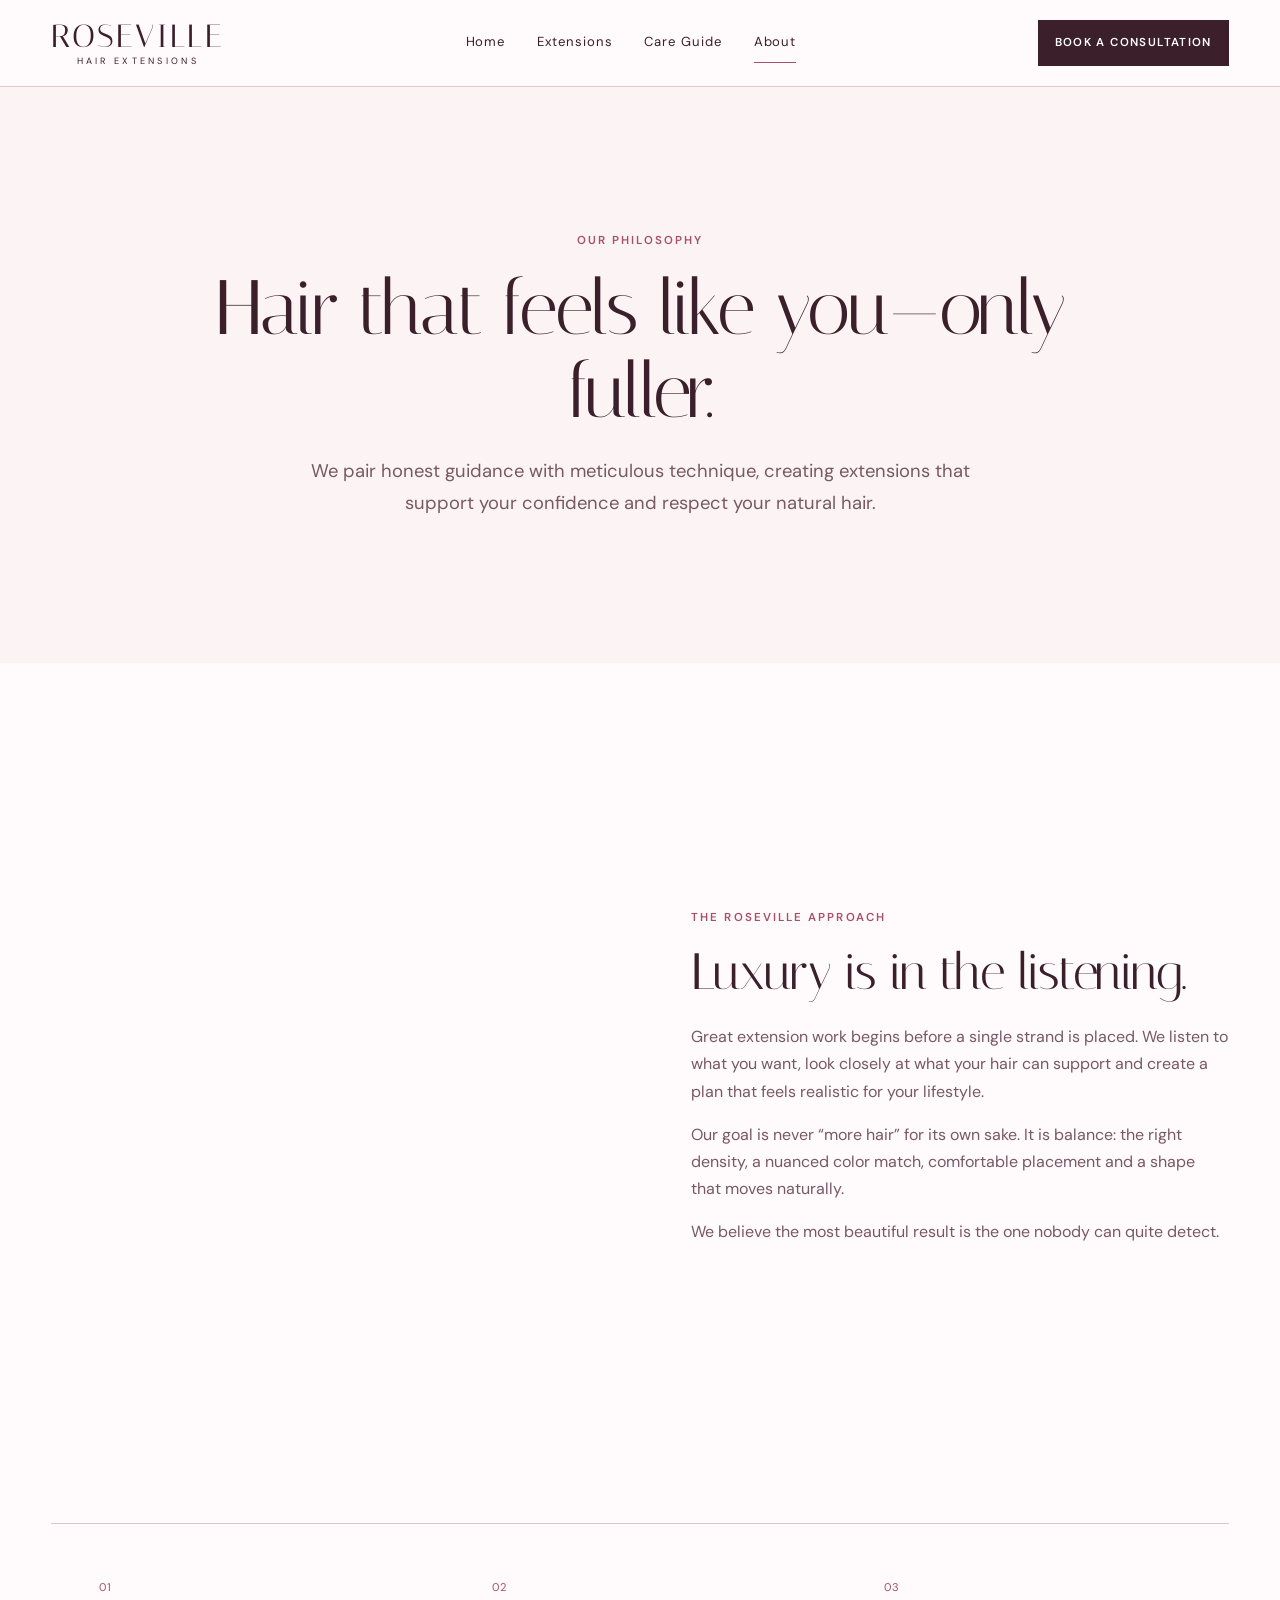
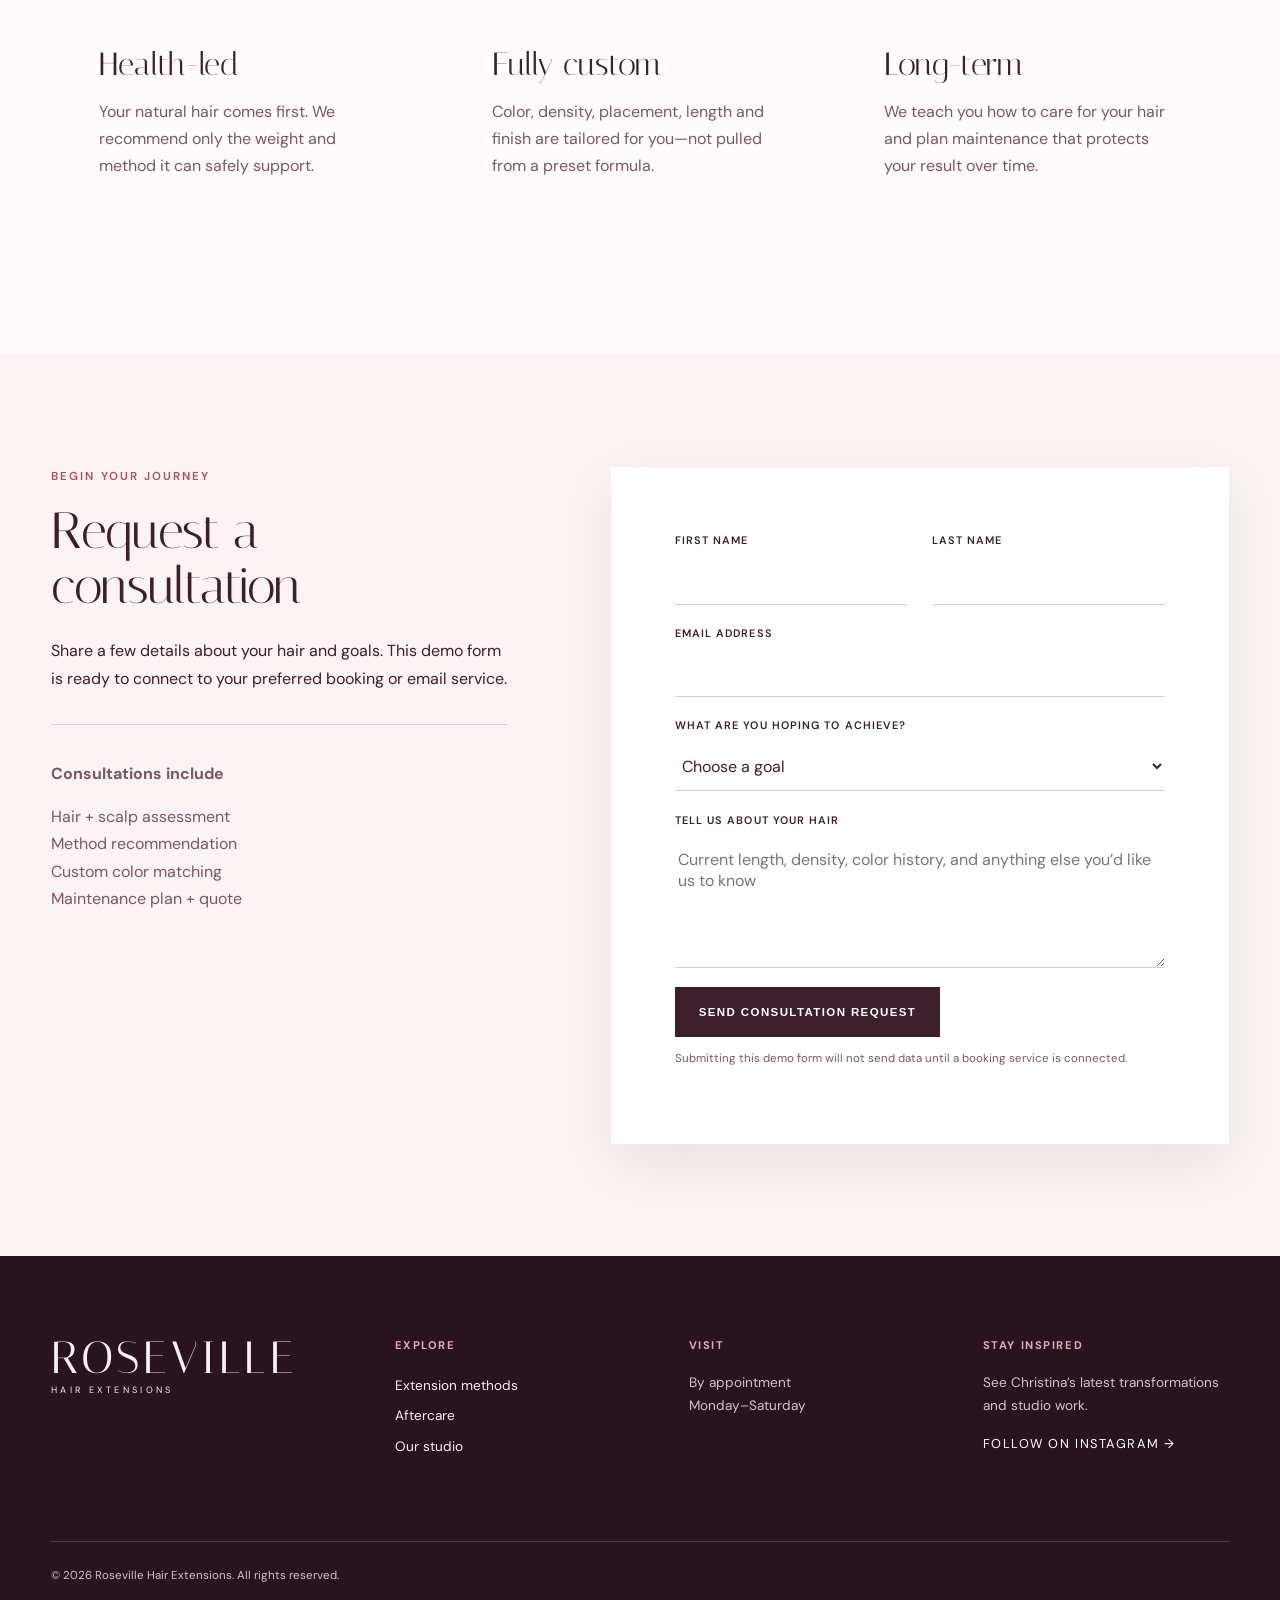
==== commit 7080a6cc: "1" ====
--- a/about.html
+++ b/about.html
@@ -16,7 +16,7 @@
 <body>
   <a class="skip-link" href="#main">Skip to content</a>
   <header class="site-header"><div class="nav-shell">
-    <a class="brand" href="index.html" aria-label="Roseville Hair Extensions home"><span class="brand-mark" aria-hidden="true"><span>RH</span></span><span class="brand-type"><strong>Roseville</strong><em>Hair Extensions</em></span></a>
+    <a class="brand" href="index.html" aria-label="Roseville Hair Extensions home"><span>Roseville</span><small>Hair Extensions</small></a>
     <nav aria-label="Primary navigation"><a href="index.html">Home</a><a href="extensions.html">Extensions</a><a href="care.html">Care Guide</a><a class="active" href="about.html" aria-current="page">About</a></nav>
     <a class="button button-small desktop-cta" href="https://www.vagaro.com/rhswithchristinabarnes" target="_blank" rel="noopener noreferrer">Book a consultation</a>
   </div></header>
@@ -45,7 +45,7 @@
       </form>
     </section>
   </main>
-  <footer><div class="footer-brand"><span class="brand-mark" aria-hidden="true"><span>RH</span></span><span class="brand-type"><strong>Roseville</strong><em>Hair Extensions</em></span></div><div><strong>Explore</strong><a href="extensions.html">Extension methods</a><a href="care.html">Aftercare</a><a href="about.html">Our studio</a></div><div><strong>Visit</strong><p>By appointment<br>Monday&ndash;Saturday</p></div><div><strong>Stay inspired</strong><p>See Christina&rsquo;s latest transformations and studio work.</p><a class="text-link light" href="https://www.instagram.com/rosevillehairextensions/" target="_blank" rel="noopener noreferrer" aria-label="Follow Roseville Hair Extensions on Instagram">Follow on Instagram &rarr;</a></div><p class="copyright">&copy; 2026 Roseville Hair Extensions. All rights reserved.</p></footer>
+  <footer><div class="footer-brand"><span>Roseville</span><small>Hair Extensions</small></div><div><strong>Explore</strong><a href="extensions.html">Extension methods</a><a href="care.html">Aftercare</a><a href="about.html">Our studio</a></div><div><strong>Visit</strong><p>By appointment<br>Monday&ndash;Saturday</p></div><div><strong>Stay inspired</strong><p>See Christina&rsquo;s latest transformations and studio work.</p><a class="text-link light" href="https://www.instagram.com/rosevillehairextensions/" target="_blank" rel="noopener noreferrer" aria-label="Follow Roseville Hair Extensions on Instagram">Follow on Instagram &rarr;</a></div><p class="copyright">&copy; 2026 Roseville Hair Extensions. All rights reserved.</p></footer>
 </body>
 </html>
 
--- a/styles.css
+++ b/styles.css
@@ -1,4 +1,4 @@
-@import url('https://fonts.googleapis.com/css2?family=Allura&family=Cormorant+Garamond:wght@400;500;600&family=DM+Sans:wght@300;400;500;600&family=Italiana&display=swap');
+@import url('https://fonts.googleapis.com/css2?family=DM+Sans:wght@300;400;500;600&family=Italiana&display=swap');
 
 :root{--ink:#3b1f2b;--muted:#775965;--cream:#fbf3f4;--paper:#fffafb;--blush:#ead2d9;--rose:#a84f69;--line:#dec7ce;--gold:#c49a66;--serif:"Italiana",Georgia,serif;--sans:"DM Sans",Arial,sans-serif}
 *{box-sizing:border-box}
@@ -10,15 +10,9 @@
 .skip-link:focus{left:8px}
 .site-header{background:rgba(255,250,251,.96);border-bottom:1px solid var(--line);position:sticky;top:0;z-index:20;backdrop-filter:blur(12px)}
 .nav-shell{max-width:1280px;margin:auto;min-height:86px;padding:0 4vw;display:flex;align-items:center;justify-content:space-between;gap:2rem}
-.brand,.footer-brand{text-decoration:none;display:flex;align-items:center;gap:.8rem;line-height:1;color:inherit}
-.brand{min-width:278px}
-.brand-mark{position:relative;display:grid;place-items:center;width:42px;height:42px;flex:0 0 42px;border:1px solid var(--gold);border-radius:42% 12% 42% 12%;transform:rotate(45deg)}
-.brand-mark::before{content:"";position:absolute;inset:4px;border:1px solid color-mix(in srgb,var(--gold) 72%,transparent);border-radius:38% 10% 38% 10%}
-.brand-mark::after{content:"";position:absolute;width:5px;height:5px;background:var(--paper);border:1px solid var(--gold);border-radius:50%;top:-4px;left:50%;transform:translateX(-50%)}
-.brand-mark span{position:relative;z-index:1;transform:rotate(-45deg);font:500 1rem/1 "Cormorant Garamond",Georgia,serif;letter-spacing:-.08em;color:var(--gold)}
-.brand-type{display:flex;flex-direction:column;align-items:flex-start}
-.brand-type strong{font:500 1.55rem/.88 "Cormorant Garamond",Georgia,serif;text-transform:uppercase;letter-spacing:.075em}
-.brand-type em{font:400 1.2rem/1 "Allura",cursive;color:var(--rose);text-transform:lowercase;letter-spacing:.02em;margin-top:.22rem}
+.brand,.footer-brand{text-decoration:none;display:flex;flex-direction:column;line-height:1;text-align:center;text-transform:uppercase}
+.brand span,.footer-brand span{font:2rem/1 var(--serif);letter-spacing:.08em}
+.brand small,.footer-brand small{font-size:.57rem;letter-spacing:.36em;margin-top:.35rem}
 nav{display:flex;align-items:center;gap:2rem}
 nav a{text-decoration:none;font-size:.82rem;letter-spacing:.07em;padding:.5rem 0;border-bottom:1px solid transparent}
 nav a:hover,nav a.active{border-color:var(--rose)}
@@ -71,12 +65,8 @@
 footer strong{text-transform:uppercase;letter-spacing:.14em;font-size:.7rem;margin-bottom:1rem;color:#e2a9b8}
 footer a{text-decoration:none;margin:.22rem 0}
 footer p{margin:0;color:#d8c1c8}
-.footer-brand{align-items:center}
-.footer-brand .brand-mark{width:52px;height:52px;flex-basis:52px}
-.footer-brand .brand-mark::after{background:#28131e}
-.footer-brand .brand-mark span{font-size:1.2rem}
-.footer-brand .brand-type strong{font-size:2rem;color:#fff}
-.footer-brand .brand-type em{font-size:1.5rem;color:#e2a9b8}
+.footer-brand{align-items:flex-start;text-align:left}
+.footer-brand span{font-size:2.8rem}
 .light{color:#fff;margin-top:1rem}
 .copyright{grid-column:1/-1;border-top:1px solid #573645;padding-top:1.5rem!important;margin-top:2rem!important;font-size:.72rem}
 .page-hero{background:var(--cream);padding:9rem max(4vw,calc((100vw - 1180px)/2));text-align:center}
@@ -140,7 +130,7 @@
 
 @media(max-width:900px){
   .nav-shell{min-height:auto;padding:1rem 4vw;flex-wrap:wrap;gap:.7rem}
-  .brand{min-width:0}
+  .brand{align-items:flex-start}
   .nav-shell nav{order:3;width:100%;justify-content:space-between;gap:.5rem;border-top:1px solid var(--line);padding-top:.6rem}
   .nav-shell nav a{font-size:.72rem}
   .desktop-cta{display:none}
@@ -162,11 +152,6 @@
 @media(max-width:600px){
   body{font-size:15px}
   .nav-shell nav a{font-size:.65rem;letter-spacing:.02em}
-  .brand{gap:.6rem}
-  .brand-mark{width:34px;height:34px;flex-basis:34px}
-  .brand-mark span{font-size:.82rem}
-  .brand-type strong{font-size:1.18rem}
-  .brand-type em{font-size:1rem}
   h1{font-size:3.2rem}
   .hero-copy{padding-top:4rem}
   .hero-image{min-height:105vw}
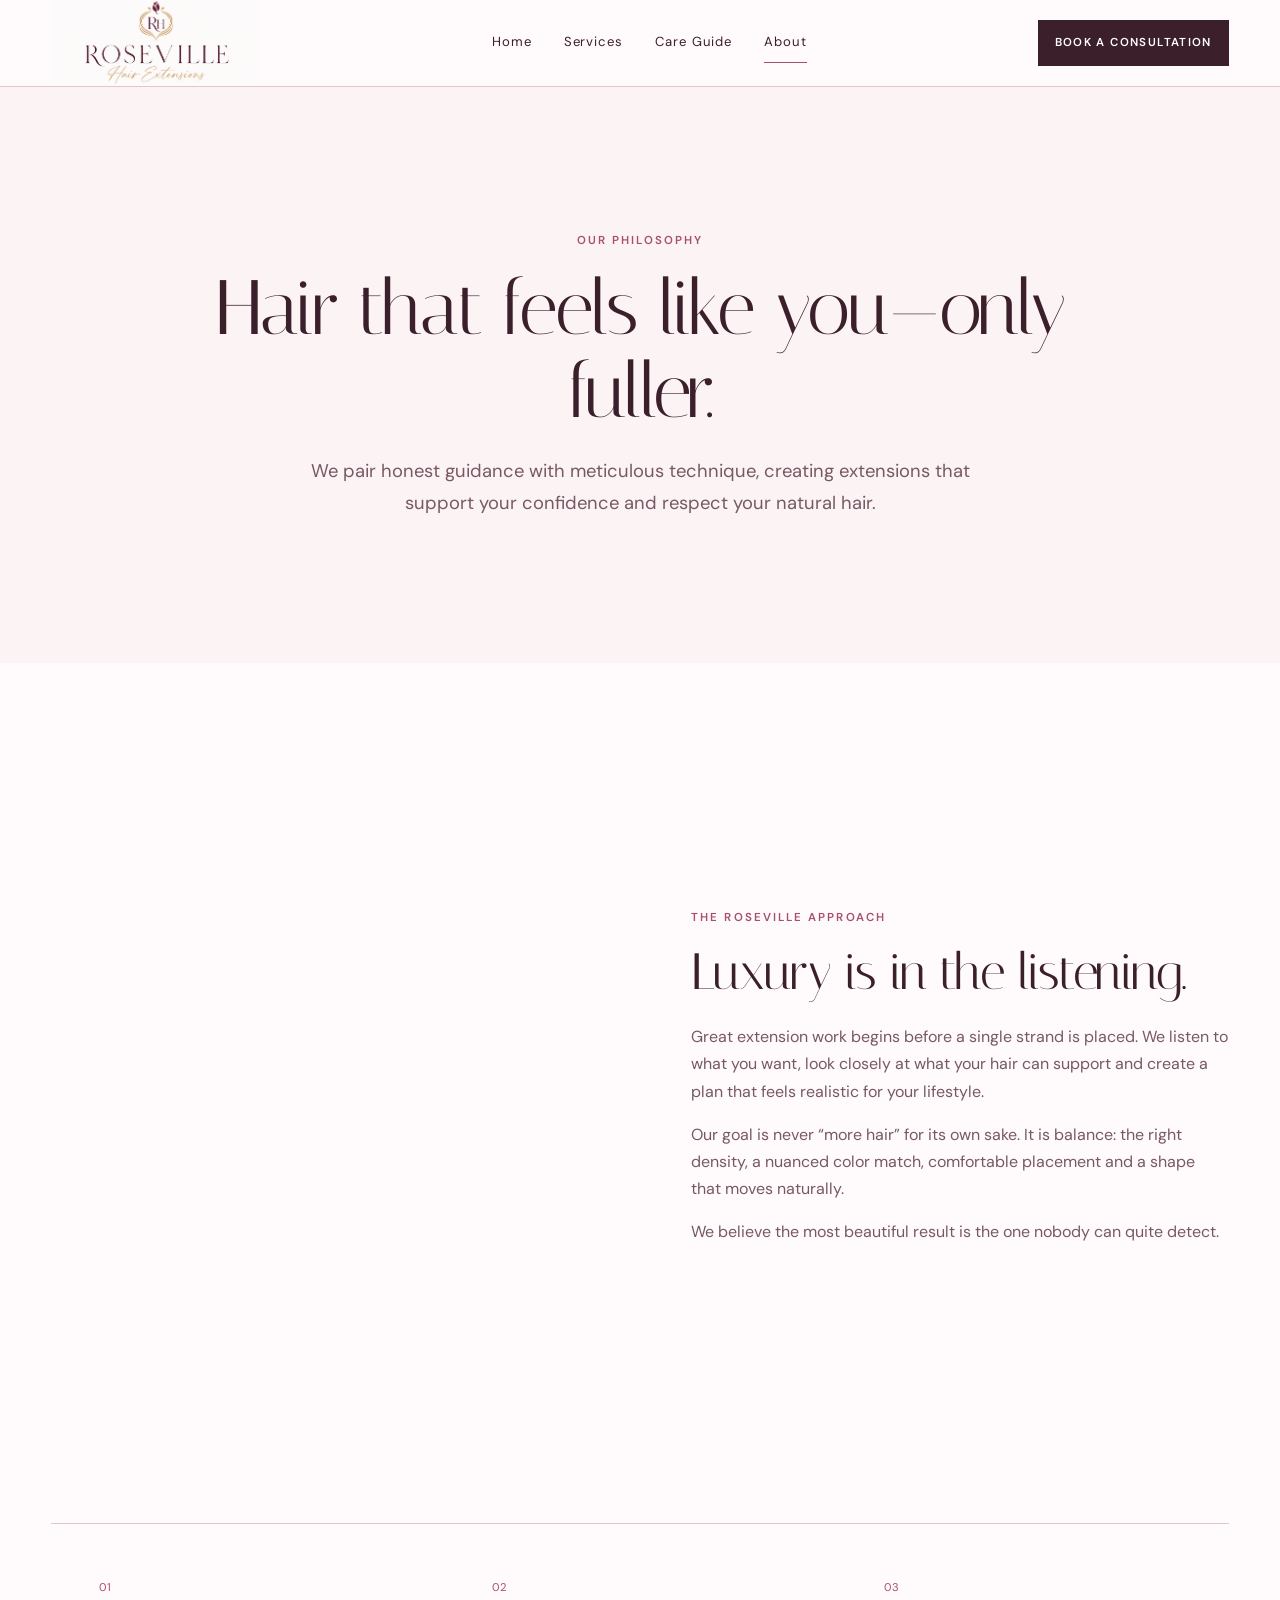
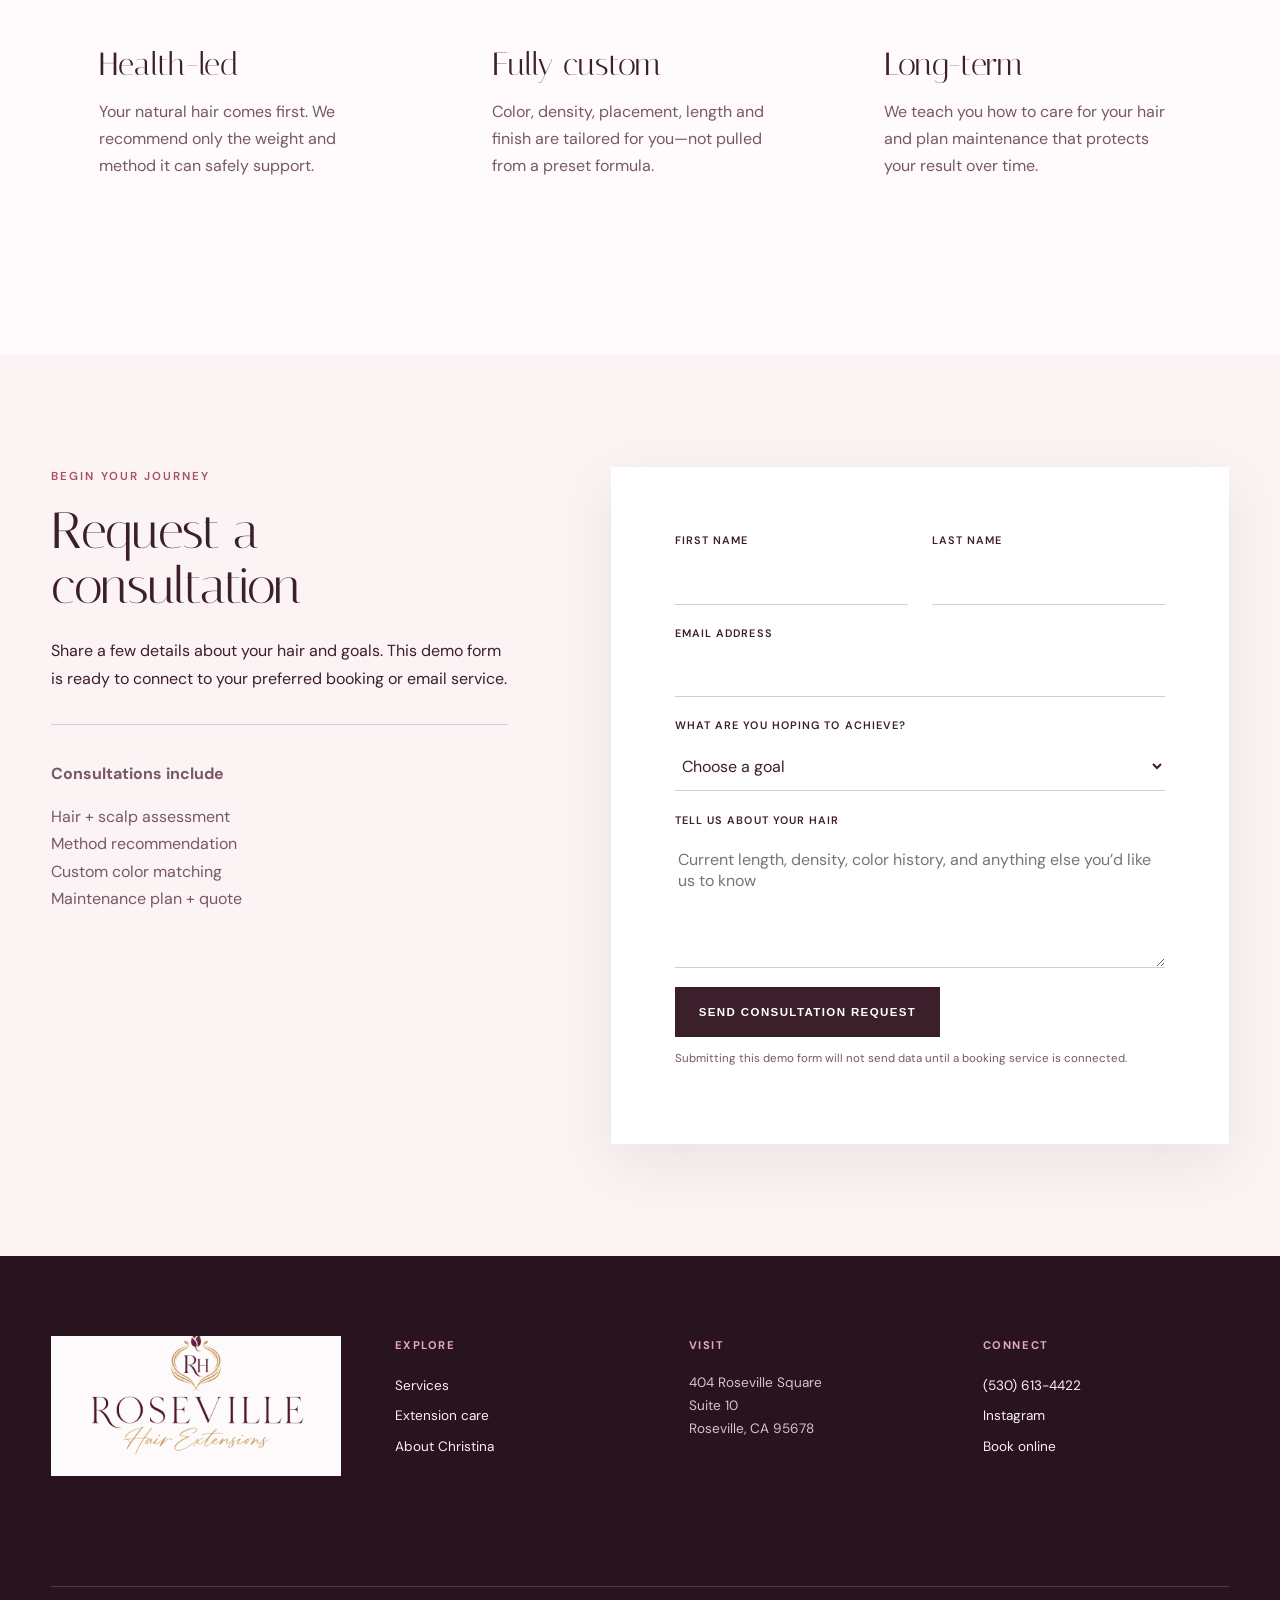
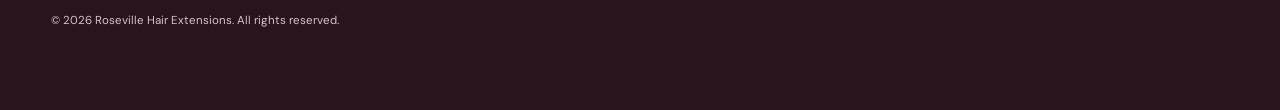
==== commit 2268c90b: "b" ====
--- a/about.html
+++ b/about.html
@@ -16,8 +16,8 @@
 <body>
   <a class="skip-link" href="#main">Skip to content</a>
   <header class="site-header"><div class="nav-shell">
-    <a class="brand" href="index.html" aria-label="Roseville Hair Extensions home"><span>Roseville</span><small>Hair Extensions</small></a>
-    <nav aria-label="Primary navigation"><a href="index.html">Home</a><a href="extensions.html">Extensions</a><a href="care.html">Care Guide</a><a class="active" href="about.html" aria-current="page">About</a></nav>
+    <a class="brand brand-image" href="index.html" aria-label="Roseville Hair Extensions home"><img src="assets/roseville-hair-extensions-logo-original.png" alt="Roseville Hair Extensions"></a>
+    <nav aria-label="Primary navigation"><a href="index.html">Home</a><a href="extensions.html">Services</a><a href="care.html">Care Guide</a><a class="active" href="about.html" aria-current="page">About</a></nav>
     <a class="button button-small desktop-cta" href="https://www.vagaro.com/rhswithchristinabarnes" target="_blank" rel="noopener noreferrer">Book a consultation</a>
   </div></header>
   <main id="main">
@@ -45,7 +45,7 @@
       </form>
     </section>
   </main>
-  <footer><div class="footer-brand"><span>Roseville</span><small>Hair Extensions</small></div><div><strong>Explore</strong><a href="extensions.html">Extension methods</a><a href="care.html">Aftercare</a><a href="about.html">Our studio</a></div><div><strong>Visit</strong><p>By appointment<br>Monday&ndash;Saturday</p></div><div><strong>Stay inspired</strong><p>See Christina&rsquo;s latest transformations and studio work.</p><a class="text-link light" href="https://www.instagram.com/rosevillehairextensions/" target="_blank" rel="noopener noreferrer" aria-label="Follow Roseville Hair Extensions on Instagram">Follow on Instagram &rarr;</a></div><p class="copyright">&copy; 2026 Roseville Hair Extensions. All rights reserved.</p></footer>
+  <footer class="editorial-footer"><div class="footer-logo"><img src="assets/roseville-hair-extensions-logo-original.png" alt="Roseville Hair Extensions"></div><div><strong>Explore</strong><a href="extensions.html">Services</a><a href="care.html">Extension care</a><a href="about.html">About Christina</a></div><div><strong>Visit</strong><p>404 Roseville Square<br>Suite 10<br>Roseville, CA 95678</p></div><div><strong>Connect</strong><a href="tel:+15306134422">(530) 613-4422</a><a href="https://www.instagram.com/rosevillehairextensions/" target="_blank" rel="noopener noreferrer">Instagram</a><a href="https://www.vagaro.com/rhswithchristinabarnes" target="_blank" rel="noopener noreferrer">Book online</a></div><p class="copyright">&copy; 2026 Roseville Hair Extensions. All rights reserved.</p></footer>
 </body>
 </html>
 
--- a/styles.css
+++ b/styles.css
@@ -10,9 +10,8 @@
 .skip-link:focus{left:8px}
 .site-header{background:rgba(255,250,251,.96);border-bottom:1px solid var(--line);position:sticky;top:0;z-index:20;backdrop-filter:blur(12px)}
 .nav-shell{max-width:1280px;margin:auto;min-height:86px;padding:0 4vw;display:flex;align-items:center;justify-content:space-between;gap:2rem}
-.brand,.footer-brand{text-decoration:none;display:flex;flex-direction:column;line-height:1;text-align:center;text-transform:uppercase}
-.brand span,.footer-brand span{font:2rem/1 var(--serif);letter-spacing:.08em}
-.brand small,.footer-brand small{font-size:.57rem;letter-spacing:.36em;margin-top:.35rem}
+.brand,.footer-brand{text-decoration:none;display:flex;flex-direction:row;align-items:baseline;gap:.38em;line-height:1;text-align:left;white-space:nowrap}
+.brand span,.brand small,.footer-brand span,.footer-brand small{font:1.45rem/1 var(--serif);letter-spacing:.035em;text-transform:none;margin:0}
 nav{display:flex;align-items:center;gap:2rem}
 nav a{text-decoration:none;font-size:.82rem;letter-spacing:.07em;padding:.5rem 0;border-bottom:1px solid transparent}
 nav a:hover,nav a.active{border-color:var(--rose)}
@@ -65,8 +64,7 @@
 footer strong{text-transform:uppercase;letter-spacing:.14em;font-size:.7rem;margin-bottom:1rem;color:#e2a9b8}
 footer a{text-decoration:none;margin:.22rem 0}
 footer p{margin:0;color:#d8c1c8}
-.footer-brand{align-items:flex-start;text-align:left}
-.footer-brand span{font-size:2.8rem}
+.footer-brand span,.footer-brand small{font-size:2rem}
 .light{color:#fff;margin-top:1rem}
 .copyright{grid-column:1/-1;border-top:1px solid #573645;padding-top:1.5rem!important;margin-top:2rem!important;font-size:.72rem}
 .page-hero{background:var(--cream);padding:9rem max(4vw,calc((100vw - 1180px)/2));text-align:center}
@@ -130,7 +128,7 @@
 
 @media(max-width:900px){
   .nav-shell{min-height:auto;padding:1rem 4vw;flex-wrap:wrap;gap:.7rem}
-  .brand{align-items:flex-start}
+  .brand{align-items:baseline}
   .nav-shell nav{order:3;width:100%;justify-content:space-between;gap:.5rem;border-top:1px solid var(--line);padding-top:.6rem}
   .nav-shell nav a{font-size:.72rem}
   .desktop-cta{display:none}
@@ -152,6 +150,7 @@
 @media(max-width:600px){
   body{font-size:15px}
   .nav-shell nav a{font-size:.65rem;letter-spacing:.02em}
+  .brand span,.brand small{font-size:1.15rem;letter-spacing:.025em}
   h1{font-size:3.2rem}
   .hero-copy{padding-top:4rem}
   .hero-image{min-height:105vw}
@@ -176,3 +175,86 @@
   footer{grid-template-columns:1fr;padding:4rem 6vw}
 }
 @media(prefers-reduced-motion:reduce){html{scroll-behavior:auto}.button{transition:none}}
+
+/* Editorial redesign */
+.editorial-header .nav-shell{min-height:104px}
+.brand-image{display:block;width:210px;height:84px;overflow:hidden;white-space:normal;flex:0 0 210px}
+.brand-image img{display:block;width:210px;max-width:none;transform:translateY(-14px)}
+.editorial-hero{min-height:clamp(650px,80vh,860px);display:grid;place-items:center;text-align:center;color:#fff;position:relative;background:linear-gradient(rgba(28,12,20,.38),rgba(28,12,20,.58)),url("https://images.unsplash.com/photo-1634449571017-5fecfd26ad76?auto=format&fit=crop&q=88&w=2200") center 38%/cover}
+.editorial-hero::after{content:"";position:absolute;inset:1.2rem;border:1px solid rgba(255,255,255,.4);pointer-events:none}
+.editorial-hero-content{position:relative;z-index:1;max-width:850px;padding:7rem 5vw}
+.editorial-hero h1{font-size:clamp(4rem,7.5vw,7.6rem);letter-spacing:-.03em;margin-bottom:1.2rem;text-shadow:0 3px 24px rgba(0,0,0,.25)}
+.editorial-hero-content>p:not(.eyebrow){font-size:1.1rem;letter-spacing:.04em;margin:0 auto 2rem}
+.eyebrow-light{color:#f0c7d2}
+.welcome{display:grid;grid-template-columns:1fr 1fr;gap:10vw;align-items:center;padding-top:9rem;padding-bottom:9rem}
+.welcome-title h2{margin:0}
+.welcome-copy{max-width:560px}
+.welcome-copy>p{color:var(--muted)}
+.welcome-copy address{font-style:normal;border-left:1px solid var(--gold);padding-left:1.2rem;margin:2rem 0;color:var(--ink)}
+.editorial-quote{display:grid;grid-template-columns:1.1fr .9fr;min-height:720px;background:var(--cream)}
+.quote-image{background:linear-gradient(rgba(59,31,43,.08),rgba(59,31,43,.2)),url("https://images.unsplash.com/photo-1634449571017-5fecfd26ad76?auto=format&fit=crop&q=86&w=1600") center/cover}
+.quote-copy{padding:clamp(4rem,8vw,9rem);display:flex;flex-direction:column;justify-content:center}
+.quote-copy blockquote{font:clamp(2.6rem,4.4vw,4.8rem)/1.16 var(--serif);margin:0 0 2rem}
+.quote-copy>p:not(.eyebrow){color:var(--muted)}
+.service-showcase{padding-top:9rem;padding-bottom:9rem}
+.section-heading-center{text-align:center;max-width:760px;margin:0 auto 4.5rem}
+.section-heading-center>p:last-child{color:var(--muted);max-width:620px;margin-left:auto;margin-right:auto}
+.service-tiles{display:grid;grid-template-columns:repeat(3,1fr);gap:1.2rem}
+.service-tile{position:relative;min-height:520px;display:flex;flex-direction:column;justify-content:space-between;padding:2rem;color:#fff;text-decoration:none;overflow:hidden;background:linear-gradient(150deg,#5c2b3d,#a84f69)}
+.service-tile::before{content:"";position:absolute;inset:0;background:linear-gradient(0deg,rgba(35,14,23,.78),rgba(35,14,23,.02) 70%);transition:.35s}
+.service-tile::after{content:"";position:absolute;width:360px;height:360px;border:1px solid rgba(255,255,255,.3);border-radius:50%;top:-160px;right:-150px;transition:.35s}
+.service-tile:hover::before{background:linear-gradient(0deg,rgba(35,14,23,.88),rgba(35,14,23,.14) 70%)}
+.service-tile:hover::after{transform:scale(1.12)}
+.service-tile>span,.service-tile>div{position:relative;z-index:1}
+.service-tile>span{font-size:.72rem;letter-spacing:.18em}
+.service-tile h3{font-size:clamp(2rem,3vw,3.4rem);margin-bottom:.5rem}
+.service-tile p{margin:0;max-width:300px;color:#f3e9ec}
+.tile-color{background:linear-gradient(150deg,#8e5e65,#d4a3a8)}
+.tile-cut{background:linear-gradient(150deg,#7a5b49,#c49a66)}
+.centered-action{text-align:center;margin-top:3rem}
+.statement{background:var(--ink);color:#fff;text-align:center;padding:9rem 5vw}
+.statement blockquote{font:clamp(2.8rem,5.3vw,5.8rem)/1.12 var(--serif);max-width:1100px;margin:0 auto 3rem}
+.experience{display:grid;grid-template-columns:1fr 1fr;gap:8vw;align-items:center;padding-top:9rem;padding-bottom:9rem}
+.experience-copy>p:not(.eyebrow){color:var(--muted)}
+.editorial-steps{list-style:none;margin:3rem 0 0;padding:0}
+.editorial-steps li{display:grid;grid-template-columns:50px 1fr;gap:1rem;padding:1.3rem 0;border-top:1px solid var(--line)}
+.editorial-steps li>span{color:var(--rose);font-size:.72rem;letter-spacing:.12em}
+.editorial-steps strong{text-transform:uppercase;font-size:.72rem;letter-spacing:.13em}
+.editorial-steps p{margin:.2rem 0 0;color:var(--muted)}
+.experience-visual{min-height:620px;background:var(--cream);display:grid;place-items:center;padding:3rem;position:relative}
+.experience-visual::before{content:"";position:absolute;inset:1.2rem;border:1px solid var(--line)}
+.experience-visual img{position:relative;z-index:1;width:min(620px,100%)}
+.social-band{text-align:center;padding-top:8rem;padding-bottom:8rem}
+.social-band h2{font-size:clamp(2.2rem,4.5vw,4.5rem)}
+.social-band>p:not(.eyebrow){color:var(--muted)}
+.editorial-footer>.footer-logo{display:block;width:290px;height:170px;overflow:hidden;align-self:start}
+.footer-logo img{display:block;width:310px;max-width:none;transform:translate(-10px,-25px)}
+
+@media(max-width:900px){
+  .editorial-header .nav-shell{min-height:auto}
+  .brand-image{width:180px;height:72px;flex-basis:180px}
+  .brand-image img{width:180px;transform:translateY(-12px)}
+  .welcome,.editorial-quote,.experience{grid-template-columns:1fr}
+  .editorial-quote{min-height:auto}
+  .quote-image{min-height:70vw}
+  .service-tiles{grid-template-columns:1fr}
+  .service-tile{min-height:420px}
+  .experience-visual{min-height:70vw}
+}
+
+@media(max-width:600px){
+  .brand-image{width:150px;height:60px;flex-basis:150px}
+  .brand-image img{width:150px;transform:translateY(-10px)}
+  .editorial-hero{min-height:680px}
+  .editorial-hero::after{inset:.65rem}
+  .editorial-hero h1{font-size:3.6rem}
+  .welcome{padding-top:6rem;padding-bottom:6rem}
+  .quote-copy{padding:5rem 6vw}
+  .service-showcase{padding-top:6rem;padding-bottom:6rem}
+  .service-tile{min-height:360px}
+  .statement{padding:6rem 6vw}
+  .experience{padding-top:6rem;padding-bottom:6rem}
+  .experience-visual{min-height:95vw;padding:1.5rem}
+  .editorial-footer>.footer-logo{width:240px;height:145px}
+  .footer-logo img{width:260px}
+}
